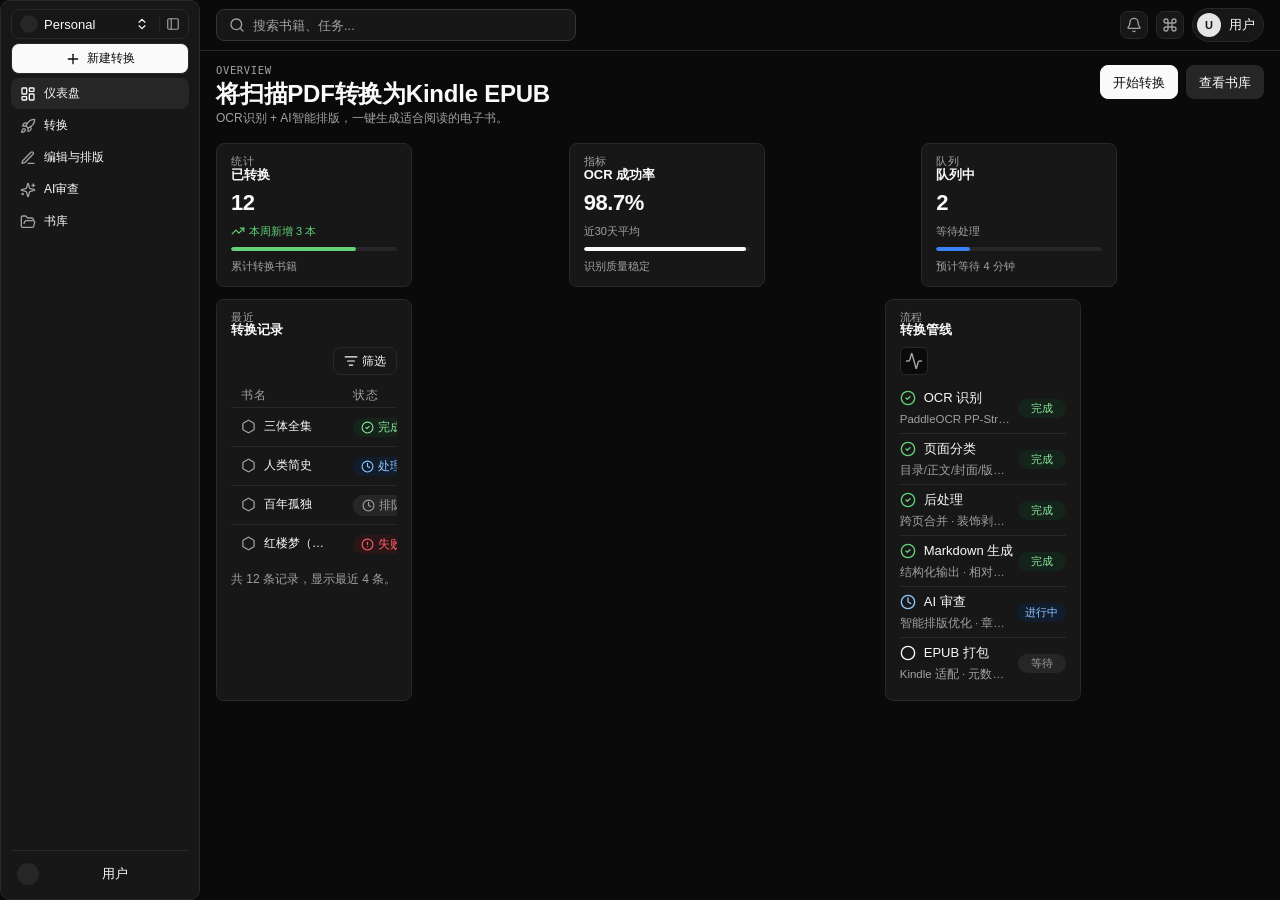
==== pdf2book-ui/pages/dashboard.html @ bf40272e "chore: remove Gradio/Glass UI legacy, add FastAPI web UI plan and DEMO Delete src/pdf2book/ui/ (9 Gr" ====
<!DOCTYPE html>
<html lang="zh-CN" class="dark">
<head>
    <meta charset="UTF-8">
    <meta name="viewport" content="width=device-width, initial-scale=1.0">
    <title>仪表盘 - PDF2BOOK</title>
    <link rel="stylesheet" href="../colors_and_type.css">
    <link rel="stylesheet" href="../components.css">
    <style>
/* base styles */
*,*::before,*::after{box-sizing:border-box;border-width:0;border-style:solid}
html{-webkit-text-size-adjust:100%;tab-size:4;font-feature-settings:normal}
body{margin:0;padding:0;line-height:inherit;font-family:var(--font-sans,ui-sans-serif,system-ui,sans-serif);-webkit-font-smoothing:antialiased;-moz-osx-font-smoothing:grayscale;background:var(--background);color:var(--foreground)}
hr{height:0;color:inherit;border-top-width:1px}
abbr:where([title]){text-decoration:underline dotted}
h1,h2,h3,h4,h5,h6{font-size:inherit;font-weight:inherit}
a{color:inherit;text-decoration:inherit}
b,strong{font-weight:bolder}
code,kbd,samp,pre{font-family:var(--font-mono,ui-monospace,monospace);font-size:1em}
small{font-size:80%}
sub,sup{font-size:75%;line-height:0;position:relative;vertical-align:baseline}
table{text-indent:0;border-color:inherit;border-collapse:collapse}
button,input,optgroup,select,textarea{font-family:inherit;font-feature-settings:inherit;font-variation-settings:inherit;font-size:100%;font-weight:inherit;line-height:inherit;color:inherit;margin:0;padding:0}
button,select{text-transform:none}
button,[type=button],[type=reset],[type=submit]{-webkit-appearance:button;background-color:transparent;background-image:none}
:-moz-focusring{outline:auto}
:-moz-ui-invalid{box-shadow:none}
progress{vertical-align:baseline}
::-webkit-inner-spin-button,::-webkit-outer-spin-button{height:auto}
[type=search]{-webkit-appearance:textfield;outline-offset:-2px}
::-webkit-search-decoration{-webkit-appearance:none}
::-webkit-file-upload-button{-webkit-appearance:button;font:inherit}
summary{display:list-item}
blockquote,dl,dd,h1,h2,h3,h4,h5,h6,hr,figure,p,pre{margin:0}
fieldset{margin:0;padding:0}
legend{padding:0}
ol,ul,menu{list-style:none;margin:0;padding:0}
dialog{padding:0}
textarea{resize:vertical}
input::placeholder,textarea::placeholder{opacity:1;color:var(--muted-foreground,#737373)}
[role=button],button{cursor:pointer}
:disabled{cursor:default}
img,svg,video,canvas,audio,iframe,embed,object{display:block;vertical-align:middle}
img,video{max-width:100%;height:auto}
[hidden]{display:none!important}
:focus-visible{outline:2px solid var(--ring);outline-offset:2px}
/* utilities */
.sr-only{position:absolute;width:1px;height:1px;padding:0;margin:-1px;overflow:hidden;clip:rect(0,0,0,0);white-space:nowrap;border:0}
.flex{display:flex}.inline-flex{display:inline-flex}.grid{display:grid}.block{display:block}.inline-block{display:inline-block}.hidden{display:none}
.flex-1{flex:1 1 0%}.shrink-0{flex-shrink:0}.flex-shrink-0{flex-shrink:0}.flex-col{flex-direction:column}.flex-wrap{flex-wrap:wrap}
.items-center{align-items:center}.items-start{align-items:flex-start}.items-end{align-items:flex-end}
.justify-center{justify-content:center}.justify-between{justify-content:space-between}.justify-end{justify-content:flex-end}
.gap-1{gap:.25rem}.gap-1\.5{gap:.375rem}.gap-2{gap:.5rem}.gap-2\.5{gap:.625rem}.gap-3{gap:.75rem}.gap-4{gap:1rem}.gap-6{gap:1.5rem}
.px-2{padding-left:.5rem;padding-right:.5rem}.px-3{padding-left:.75rem;padding-right:.75rem}.px-4{padding-left:1rem;padding-right:1rem}.px-5{padding-left:1.25rem;padding-right:1.25rem}
.py-1{padding-top:.25rem;padding-bottom:.25rem}.py-1\.5{padding-top:.375rem;padding-bottom:.375rem}.py-2{padding-top:.5rem;padding-bottom:.5rem}.py-3{padding-top:.75rem;padding-bottom:.75rem}.py-8{padding-top:2rem;padding-bottom:2rem}
.p-2{padding:.5rem}.p-3{padding:.75rem}.p-4{padding:1rem}
.text-xs{font-size:12px;line-height:1rem}.text-sm{font-size:13px;line-height:1.25rem}.text-base{font-size:14px;line-height:1.5rem}.text-lg{font-size:18px}.text-xl{font-size:20px}
.font-sans{font-family:var(--font-sans,ui-sans-serif,system-ui,sans-serif)}.font-mono{font-family:var(--font-mono,ui-monospace,monospace)}
.font-normal{font-weight:400}.font-medium{font-weight:500}.font-semibold{font-weight:600}.font-bold{font-weight:700}
.antialiased{-webkit-font-smoothing:antialiased;-moz-osx-font-smoothing:grayscale}
.tracking-tight{letter-spacing:-0.025em}
.rounded{border-radius:var(--radius,8px)}.rounded-md{border-radius:calc(var(--radius,8px) - 2px)}.rounded-sm{border-radius:calc(var(--radius,8px) - 4px)}.rounded-full{border-radius:9999px}
.w-full{width:100%}.h-full{height:100%}.min-h-screen{min-height:100vh}.min-w-0{min-width:0}
.overflow-hidden{overflow:hidden}.overflow-auto{overflow:auto}.overflow-x-auto{overflow-x:auto}
.whitespace-nowrap{white-space:nowrap}
.text-center{text-align:center}.text-left{text-align:left}
.truncate{overflow:hidden;text-overflow:ellipsis;white-space:nowrap}
.border{border:1px solid var(--border)}.border-t{border-top:1px solid var(--border)}.border-b{border-bottom:1px solid var(--border)}.border-l{border-left:1px solid var(--border)}.border-r{border-right:1px solid var(--border)}
.bg-transparent{background:transparent}
.transition-colors{transition:background-color .15s ease,color .15s ease,border-color .15s ease}
.duration-200{transition-duration:.2s}
.cursor-pointer{cursor:pointer}.cursor-grab{cursor:grab}.cursor-grabbing{cursor:grabbing}
.select-none{user-select:none}
.opacity-0{opacity:0}.opacity-50{opacity:.5}.opacity-70{opacity:.7}
.pointer-events-none{pointer-events:none}
.relative{position:relative}.absolute{position:absolute}.fixed{position:fixed}.sticky{position:sticky}
.top-0{top:0}.left-0{left:0}.right-0{right:0}.bottom-0{bottom:0}
.z-10{z-index:10}.z-20{z-index:20}.z-50{z-index:50}
.inset-0{inset:0}
.w-3{width:.75rem}.w-4{width:1rem}.w-5{width:1.25rem}.w-6{width:1.5rem}.w-8{width:2rem}.w-9{width:2.25rem}.w-10{width:2.5rem}.w-12{width:3rem}
.h-3{height:.75rem}.h-4{height:1rem}.h-5{height:1.25rem}.h-6{height:1.5rem}.h-8{height:2rem}.h-9{height:2.25rem}.h-10{height:2.5rem}.h-12{height:3rem}
.max-w-xs{max-width:20rem}.max-w-sm{max-width:24rem}.max-w-md{max-width:28rem}.max-w-lg{max-width:32rem}.max-w-xl{max-width:36rem}
.aspect-video{aspect-ratio:16/9}
.object-cover{object-fit:cover}
.grid-cols-1{grid-template-columns:repeat(1,minmax(0,1fr))}.grid-cols-2{grid-template-columns:repeat(2,minmax(0,1fr))}.grid-cols-3{grid-template-columns:repeat(3,minmax(0,1fr))}.grid-cols-4{grid-template-columns:repeat(4,minmax(0,1fr))}
.col-span-2{grid-column:span 2/span 2}
.space-y-1>*+*{margin-top:.25rem}.space-y-2>*+*{margin-top:.5rem}.space-y-3>*+*{margin-top:.75rem}.space-y-4>*+*{margin-top:1rem}
.space-x-1>*+*{margin-left:.25rem}.space-x-2>*+*{margin-left:.5rem}
.mx-auto{margin-left:auto;margin-right:auto}
.mt-0\.5{margin-top:.125rem}.mt-1{margin-top:.25rem}.mt-2{margin-top:.5rem}.mt-4{margin-top:1rem}.mt-6{margin-top:1.5rem}
.mb-1{margin-bottom:.25rem}.mb-1\.5{margin-bottom:.375rem}.mb-2{margin-bottom:.5rem}.mb-3{margin-bottom:.75rem}.mb-4{margin-bottom:1rem}.mb-8{margin-bottom:2rem}
.ml-1{margin-left:.25rem}.ml-2{margin-left:.5rem}.ml-auto{margin-left:auto}.-ml-2{margin-left:-.5rem}
.mr-1{margin-right:.25rem}.mr-2{margin-right:.5rem}
.leading-none{line-height:1}.leading-relaxed{line-height:1.625}.leading-tight{line-height:1.25}
@media (min-width: 640px){.sm\:px-6{padding-left:1.5rem;padding-right:1.5rem}.sm\:py-10{padding-top:2.5rem;padding-bottom:2.5rem}}
    </style>

    <style>
      .no-scrollbar::-webkit-scrollbar { display: none; }
      .no-scrollbar { -ms-overflow-style: none; scrollbar-width: none; }
      [data-icon] {
        display: inline-flex;
        align-items: center;
        justify-content: center;
        -webkit-mask-size: contain;
        mask-size: contain;
        -webkit-mask-repeat: no-repeat;
        mask-repeat: no-repeat;
        -webkit-mask-position: center;
        mask-position: center;
        background-color: currentColor;
      }
    </style>
</head>
<body class="min-h-screen font-sans antialiased">
    <main>
      <div class="app-shell">
        <aside class="sidebar">
          <button class="workspace focusable" aria-label="切换工作区">
            <span class="ws-avatar"></span>
            <span class="ws-name">Personal</span>
            <svg xmlns="http://www.w3.org/2000/svg" width="14" height="14" viewBox="0 0 24 24" fill="none" stroke="currentColor" stroke-width="2" stroke-linecap="round" stroke-linejoin="round"><path d="m7 15 5 5 5-5"/><path d="m7 9 5-5 5 5"/></svg>
            <span class="ws-collapse"><svg xmlns="http://www.w3.org/2000/svg" width="14" height="14" viewBox="0 0 24 24" fill="none" stroke="currentColor" stroke-width="2" stroke-linecap="round" stroke-linejoin="round"><rect width="18" height="18" x="3" y="3" rx="2"/><path d="M9 3v18"/></svg></span>
          </button>
          <button class="cta focusable">
            <svg xmlns="http://www.w3.org/2000/svg" width="16" height="16" viewBox="0 0 24 24" fill="none" stroke="currentColor" stroke-width="2" stroke-linecap="round" stroke-linejoin="round"><path d="M5 12h14"/><path d="M12 5v14"/></svg>
            <span>新建转换</span>
          </button>
          <nav class="nav-list">
            <button class="nav-item active focusable">
              <svg xmlns="http://www.w3.org/2000/svg" width="16" height="16" viewBox="0 0 24 24" fill="none" stroke="currentColor" stroke-width="2" stroke-linecap="round" stroke-linejoin="round"><rect width="7" height="9" x="3" y="3" rx="1"/><rect width="7" height="5" x="14" y="3" rx="1"/><rect width="7" height="9" x="14" y="12" rx="1"/><rect width="7" height="5" x="3" y="16" rx="1"/></svg>
              <span>仪表盘</span>
            </button>
            <button class="nav-item focusable" data-dom-id="nav-convert">
              <svg xmlns="http://www.w3.org/2000/svg" width="16" height="16" viewBox="0 0 24 24" fill="none" stroke="currentColor" stroke-width="2" stroke-linecap="round" stroke-linejoin="round"><path d="M12 15v5s3.03-.55 4-2c1.08-1.62 0-5 0-5"/><path d="M4.5 16.5c-1.5 1.26-2 5-2 5s3.74-.5 5-2c.71-.84.7-2.13-.09-2.91a2.18 2.18 0 0 0-2.91-.09"/><path d="M9 12a22 22 0 0 1 2-3.95A12.88 12.88 0 0 1 22 2c0 2.72-.78 7.5-6 11a22.4 22.4 0 0 1-4 2z"/><path d="M9 12H4s.55-3.03 2-4c1.62-1.08 5 .05 5 .05"/></svg>
              <span>转换</span>
            </button>
            <button class="nav-item focusable">
              <svg xmlns="http://www.w3.org/2000/svg" width="16" height="16" viewBox="0 0 24 24" fill="none" stroke="currentColor" stroke-width="2" stroke-linecap="round" stroke-linejoin="round"><path d="M12 20h9"/><path d="M16.5 3.5a2.12 2.12 0 0 1 3 3L7 19l-4 1 1-4Z"/></svg>
              <span>编辑与排版</span>
            </button>
            <button class="nav-item focusable">
              <svg xmlns="http://www.w3.org/2000/svg" width="16" height="16" viewBox="0 0 24 24" fill="none" stroke="currentColor" stroke-width="2" stroke-linecap="round" stroke-linejoin="round"><path d="M9.937 15.5A2 2 0 0 0 8.5 14.063l-6.135-1.582a.5.5 0 0 1 0-.962L8.5 9.936A2 2 0 0 0 9.937 8.5l1.582-6.135a.5.5 0 0 1 .963 0L14.063 8.5A2 2 0 0 0 15.5 9.937l6.135 1.581a.5.5 0 0 1 0 .964L15.5 14.063a2 2 0 0 0-1.437 1.437l-1.582 6.135a.5.5 0 0 1-.963 0z"/><path d="M20 3v4"/><path d="M22 5h-4"/><path d="M4 17v2"/><path d="M5 18H3"/></svg>
              <span>AI审查</span>
            </button>
            <button class="nav-item focusable">
              <svg xmlns="http://www.w3.org/2000/svg" width="16" height="16" viewBox="0 0 24 24" fill="none" stroke="currentColor" stroke-width="2" stroke-linecap="round" stroke-linejoin="round"><path d="m6 14 1.5-2.9A2 2 0 0 1 9.24 10H20a2 2 0 0 1 1.94 2.5l-1.54 6a2 2 0 0 1-1.95 1.5H4a2 2 0 0 1-2-2V5a2 2 0 0 1 2-2h3.9a2 2 0 0 1 1.69.9l.81 1.2a2 2 0 0 0 1.67.9H18a2 2 0 0 1 2 2v2"/></svg>
              <span>书库</span>
            </button>
          </nav>
          <div class="nav-meta">
            <button class="user-pill focusable">
              <span class="ws-avatar"></span>
              <span class="user-handle">用户</span>
            </button>
          </div>
        </aside>
        <div class="content">
          <header class="topbar">
            <div class="search">
              <svg xmlns="http://www.w3.org/2000/svg" width="16" height="16" viewBox="0 0 24 24" fill="none" stroke="currentColor" stroke-width="2" stroke-linecap="round" stroke-linejoin="round"><path d="m21 21-4.34-4.34"/><circle cx="11" cy="11" r="8"/></svg>
              <input aria-label="搜索" placeholder="搜索书籍、任务..." />
            </div>
            <div class="toolbar">
              <button class="icon-btn focusable" aria-label="通知">
                <svg xmlns="http://www.w3.org/2000/svg" width="16" height="16" viewBox="0 0 24 24" fill="none" stroke="currentColor" stroke-width="2" stroke-linecap="round" stroke-linejoin="round"><path d="M10.268 21a2 2 0 0 0 3.464 0"/><path d="M3.262 15.326A1 1 0 0 0 4 17h16a1 1 0 0 0 .74-1.673C19.41 13.956 18 12.499 18 8A6 6 0 0 0 6 8c0 4.499-1.411 5.956-2.738 7.326"/></svg>
              </button>
              <button class="icon-btn focusable" aria-label="命令菜单">
                <svg xmlns="http://www.w3.org/2000/svg" width="16" height="16" viewBox="0 0 24 24" fill="none" stroke="currentColor" stroke-width="2" stroke-linecap="round" stroke-linejoin="round"><path d="M15 6v12a3 3 0 1 0 3-3H6a3 3 0 1 0 3 3V6a3 3 0 1 0-3 3h12a3 3 0 1 0-3-3"/></svg>
              </button>
              <div class="user-chip">
                <div class="avatar">U</div>
                <div class="user-chip-text"><div class="user-name">用户</div></div>
              </div>
            </div>
          </header>
          <section class="screen-shell">
            <div class="hero">
              <div>
                <div class="eyebrow">Overview</div>
                <h1 style="text-wrap: balance; word-break: keep-all; overflow-wrap: break-word;">将扫描PDF转换为Kindle EPUB</h1>
                <p>OCR识别 + AI智能排版，一键生成适合阅读的电子书。</p>
              </div>
              <div class="hero-actions">
                <button class="btn btn-primary focusable" data-dom-id="quick-convert">开始转换</button>
                <button class="btn btn-secondary focusable">查看书库</button>
              </div>
            </div>
            <div class="metrics-grid">
              <article class="card">
                <div class="card-header">
                  <div><div class="eyebrow">统计</div><h3>已转换</h3></div>
                </div>
                <div class="metric-value">12</div>
                <div class="kpi-delta">
                  <svg xmlns="http://www.w3.org/2000/svg" width="14" height="14" viewBox="0 0 24 24" fill="none" stroke="currentColor" stroke-width="2" stroke-linecap="round" stroke-linejoin="round"><path d="M16 7h6v6"/><path d="m22 7-8.5 8.5-5-5L2 17"/></svg>
                  <span>本周新增 3 本</span>
                </div>
                <div class="progress-track"><div class="progress-fill" style="width:75%; background:var(--success);"></div></div>
                <div class="metric-foot">累计转换书籍</div>
              </article>
              <article class="card">
                <div class="card-header">
                  <div><div class="eyebrow">指标</div><h3>OCR 成功率</h3></div>
                </div>
                <div class="metric-value">98.7%</div>
                <div class="metric-sub">近30天平均</div>
                <div class="progress-track"><div class="progress-fill" style="width:98%;"></div></div>
                <div class="metric-foot">识别质量稳定</div>
              </article>
              <article class="card">
                <div class="card-header">
                  <div><div class="eyebrow">队列</div><h3>队列中</h3></div>
                </div>
                <div class="metric-value">2</div>
                <div class="metric-sub">等待处理</div>
                <div class="progress-track"><div class="progress-fill" style="width:20%; background:var(--chart-2);"></div></div>
                <div class="metric-foot">预计等待 4 分钟</div>
              </article>
            </div>
            <div class="panel-grid">
              <article class="card">
                <div class="card-header">
                  <div><div class="eyebrow">最近</div><h3>转换记录</h3></div>
                  <div class="card-actions">
                    <button class="btn btn-ghost focusable sm">
                      <svg xmlns="http://www.w3.org/2000/svg" width="14" height="14" viewBox="0 0 24 24" fill="none" stroke="currentColor" stroke-width="2" stroke-linecap="round" stroke-linejoin="round"><path d="M2 5h20"/><path d="M6 12h12"/><path d="M9 19h6"/></svg>
                      筛选
                    </button>
                  </div>
                </div>
                <div class="table-wrap">
                  <table class="data-table">
                    <thead>
                      <tr><th>书名</th><th>状态</th><th>页数</th><th>大小</th><th></th></tr>
                    </thead>
                    <tbody>
                      <tr>
                        <td><span class="cell-lead"><svg xmlns="http://www.w3.org/2000/svg" width="15" height="15" viewBox="0 0 24 24" fill="none" stroke="currentColor" stroke-width="2" stroke-linecap="round" stroke-linejoin="round"><path d="M21 8a2 2 0 0 0-1-1.73l-7-4a2 2 0 0 0-2 0l-7 4A2 2 0 0 0 3 8v8a2 2 0 0 0 1 1.73l7 4a2 2 0 0 0 2 0l7-4A2 2 0 0 0 21 16Z"/></svg><span class="truncate-text">三体全集</span></span></td>
                        <td><span class="table-pill ready"><svg xmlns="http://www.w3.org/2000/svg" width="13" height="13" viewBox="0 0 24 24" fill="none" stroke="currentColor" stroke-width="2" stroke-linecap="round" stroke-linejoin="round"><circle cx="12" cy="12" r="10"/><path d="m9 12 2 2 4-4"/></svg>完成</span></td>
                        <td class="mono-cell">384</td>
                        <td class="mono-cell">12.4 MB</td>
                        <td class="action-cell"><button class="table-action focusable"><svg xmlns="http://www.w3.org/2000/svg" width="14" height="14" viewBox="0 0 24 24" fill="none" stroke="currentColor" stroke-width="2" stroke-linecap="round" stroke-linejoin="round"><path d="M2.062 12.348a1 1 0 0 1 0-.696 10.75 10.75 0 0 1 19.876 0 1 1 0 0 1 0 .696 10.75 10.75 0 0 1-19.876 0"/><circle cx="12" cy="12" r="3"/></svg>查看</button></td>
                      </tr>
                      <tr>
                        <td><span class="cell-lead"><svg xmlns="http://www.w3.org/2000/svg" width="15" height="15" viewBox="0 0 24 24" fill="none" stroke="currentColor" stroke-width="2" stroke-linecap="round" stroke-linejoin="round"><path d="M21 8a2 2 0 0 0-1-1.73l-7-4a2 2 0 0 0-2 0l-7 4A2 2 0 0 0 3 8v8a2 2 0 0 0 1 1.73l7 4a2 2 0 0 0 2 0l7-4A2 2 0 0 0 21 16Z"/></svg><span class="truncate-text">人类简史</span></span></td>
                        <td><span class="table-pill processing"><svg xmlns="http://www.w3.org/2000/svg" width="13" height="13" viewBox="0 0 24 24" fill="none" stroke="currentColor" stroke-width="2" stroke-linecap="round" stroke-linejoin="round"><circle cx="12" cy="12" r="10"/><polyline points="12 6 12 12 16 14"/></svg>处理中</span></td>
                        <td class="mono-cell">452</td>
                        <td class="mono-cell">18.7 MB</td>
                        <td class="action-cell"><button class="table-action focusable"><svg xmlns="http://www.w3.org/2000/svg" width="14" height="14" viewBox="0 0 24 24" fill="none" stroke="currentColor" stroke-width="2" stroke-linecap="round" stroke-linejoin="round"><path d="M2.062 12.348a1 1 0 0 1 0-.696 10.75 10.75 0 0 1 19.876 0 1 1 0 0 1 0 .696 10.75 10.75 0 0 1-19.876 0"/><circle cx="12" cy="12" r="3"/></svg>查看</button></td>
                      </tr>
                      <tr>
                        <td><span class="cell-lead"><svg xmlns="http://www.w3.org/2000/svg" width="15" height="15" viewBox="0 0 24 24" fill="none" stroke="currentColor" stroke-width="2" stroke-linecap="round" stroke-linejoin="round"><path d="M21 8a2 2 0 0 0-1-1.73l-7-4a2 2 0 0 0-2 0l-7 4A2 2 0 0 0 3 8v8a2 2 0 0 0 1 1.73l7 4a2 2 0 0 0 2 0l7-4A2 2 0 0 0 21 16Z"/></svg><span class="truncate-text">百年孤独</span></span></td>
                        <td><span class="table-pill queued"><svg xmlns="http://www.w3.org/2000/svg" width="13" height="13" viewBox="0 0 24 24" fill="none" stroke="currentColor" stroke-width="2" stroke-linecap="round" stroke-linejoin="round"><circle cx="12" cy="12" r="10"/><polyline points="12 6 12 12 16 14"/></svg>排队</span></td>
                        <td class="mono-cell">312</td>
                        <td class="mono-cell">9.8 MB</td>
                        <td class="action-cell"><button class="table-action focusable" disabled>等待</button></td>
                      </tr>
                      <tr>
                        <td><span class="cell-lead"><svg xmlns="http://www.w3.org/2000/svg" width="15" height="15" viewBox="0 0 24 24" fill="none" stroke="currentColor" stroke-width="2" stroke-linecap="round" stroke-linejoin="round"><path d="M21 8a2 2 0 0 0-1-1.73l-7-4a2 2 0 0 0-2 0l-7 4A2 2 0 0 0 3 8v8a2 2 0 0 0 1 1.73l7 4a2 2 0 0 0 2 0l7-4A2 2 0 0 0 21 16Z"/></svg><span class="truncate-text">红楼梦（古本）</span></span></td>
                        <td><span class="table-pill failed"><svg xmlns="http://www.w3.org/2000/svg" width="13" height="13" viewBox="0 0 24 24" fill="none" stroke="currentColor" stroke-width="2" stroke-linecap="round" stroke-linejoin="round"><circle cx="12" cy="12" r="10"/><line x1="12" x2="12" y1="8" y2="12"/><line x1="12" x2="12.01" y1="16" y2="16"/></svg>失败</span></td>
                        <td class="mono-cell">1248</td>
                        <td class="mono-cell">56.2 MB</td>
                        <td class="action-cell"><button class="table-action focusable"><svg xmlns="http://www.w3.org/2000/svg" width="14" height="14" viewBox="0 0 24 24" fill="none" stroke="currentColor" stroke-width="2" stroke-linecap="round" stroke-linejoin="round"><circle cx="12" cy="12" r="3"/><path d="M12 2v2"/><path d="M12 20v2"/><path d="m4.93 4.93 1.41 1.41"/><path d="m17.66 17.66 1.41 1.41"/><path d="M2 12h2"/><path d="M20 12h2"/><path d="m6.34 17.66-1.41 1.41"/><path d="m19.07 4.93-1.41 1.41"/></svg>重试</button></td>
                      </tr>
                    </tbody>
                  </table>
                </div>
                <div class="table-note">共 12 条记录，显示最近 4 条。</div>
              </article>
              <article class="card">
                <div class="card-header">
                  <div><div class="eyebrow">流程</div><h3>转换管线</h3></div>
                  <span class="header-icon">
                    <svg xmlns="http://www.w3.org/2000/svg" width="18" height="18" viewBox="0 0 24 24" fill="none" stroke="currentColor" stroke-width="2" stroke-linecap="round" stroke-linejoin="round"><path d="M22 12h-2.48a2 2 0 0 0-1.93 1.46l-2.35 8.36a.25.25 0 0 1-.48 0L9.24 2.18a.25.25 0 0 0-.48 0l-2.35 8.36A2 2 0 0 1 4.49 12H2"/></svg>
                  </span>
                </div>
                <div class="list-stack">
                  <div class="list-line">
                    <div>
                      <div class="list-head"><span class="note-icon is-low"><svg xmlns="http://www.w3.org/2000/svg" width="16" height="16" viewBox="0 0 24 24" fill="none" stroke="currentColor" stroke-width="2" stroke-linecap="round" stroke-linejoin="round"><circle cx="12" cy="12" r="10"/><path d="m9 12 2 2 4-4"/></svg></span><strong>OCR 识别</strong></div>
                      <small>PaddleOCR PP-StructureV3 · 已完成</small>
                    </div>
                    <span class="severity is-low">完成</span>
                  </div>
                  <div class="list-line">
                    <div>
                      <div class="list-head"><span class="note-icon is-low"><svg xmlns="http://www.w3.org/2000/svg" width="16" height="16" viewBox="0 0 24 24" fill="none" stroke="currentColor" stroke-width="2" stroke-linecap="round" stroke-linejoin="round"><circle cx="12" cy="12" r="10"/><path d="m9 12 2 2 4-4"/></svg></span><strong>页面分类</strong></div>
                      <small>目录/正文/封面/版权页识别</small>
                    </div>
                    <span class="severity is-low">完成</span>
                  </div>
                  <div class="list-line">
                    <div>
                      <div class="list-head"><span class="note-icon is-low"><svg xmlns="http://www.w3.org/2000/svg" width="16" height="16" viewBox="0 0 24 24" fill="none" stroke="currentColor" stroke-width="2" stroke-linecap="round" stroke-linejoin="round"><circle cx="12" cy="12" r="10"/><path d="m9 12 2 2 4-4"/></svg></span><strong>后处理</strong></div>
                      <small>跨页合并 · 装饰剥离 · 置信度过滤</small>
                    </div>
                    <span class="severity is-low">完成</span>
                  </div>
                  <div class="list-line">
                    <div>
                      <div class="list-head"><span class="note-icon is-low"><svg xmlns="http://www.w3.org/2000/svg" width="16" height="16" viewBox="0 0 24 24" fill="none" stroke="currentColor" stroke-width="2" stroke-linecap="round" stroke-linejoin="round"><circle cx="12" cy="12" r="10"/><path d="m9 12 2 2 4-4"/></svg></span><strong>Markdown 生成</strong></div>
                      <small>结构化输出 · 相对路径图片引用</small>
                    </div>
                    <span class="severity is-low">完成</span>
                  </div>
                  <div class="list-line">
                    <div>
                      <div class="list-head"><span class="note-icon processing"><svg xmlns="http://www.w3.org/2000/svg" width="16" height="16" viewBox="0 0 24 24" fill="none" stroke="currentColor" stroke-width="2" stroke-linecap="round" stroke-linejoin="round"><circle cx="12" cy="12" r="10"/><polyline points="12 6 12 12 16 14"/></svg></span><strong>AI 审查</strong></div>
                      <small>智能排版优化 · 章节结构校正</small>
                    </div>
                    <span class="severity is-processing">进行中</span>
                  </div>
                  <div class="list-line">
                    <div>
                      <div class="list-head"><span class="note-icon"><svg xmlns="http://www.w3.org/2000/svg" width="16" height="16" viewBox="0 0 24 24" fill="none" stroke="currentColor" stroke-width="2" stroke-linecap="round" stroke-linejoin="round"><circle cx="12" cy="12" r="10"/></svg></span><strong>EPUB 打包</strong></div>
                      <small>Kindle 适配 · 元数据写入 · 输出</small>
                    </div>
                    <span class="severity">等待</span>
                  </div>
                </div>
              </article>
            </div>
          </section>
        </div>
      </div>
    </main>
    <style>
      *{box-sizing:border-box}
      html,body{margin:0;padding:0;min-height:100%;background:var(--background);color:var(--foreground);font-family:var(--font-sans);letter-spacing:var(--tracking-normal)}
      button,input{font:inherit}
      button{border:0;background:none;color:inherit;cursor:pointer}
      input{border:0;outline:none;background:transparent}
      svg{flex:none;display:inline-block;vertical-align:middle}
      .app-shell{display:grid;grid-template-columns:minmax(216px,240px) minmax(0,1fr);min-height:100vh;height:100vh;align-items:stretch;background:var(--background);isolation:isolate}
      .sidebar,.content{min-width:0;min-height:0}
      .sidebar{background:var(--sidebar);color:var(--sidebar-foreground);border-right:1px solid var(--sidebar-border);padding:calc(var(--spacing)*2);display:flex;flex-direction:column;gap:calc(var(--spacing)*2);font-size:13px;align-self:stretch;height:100%;overflow:auto;overscroll-behavior:contain}
      .content{background:var(--background);display:flex;flex-direction:column;height:100%;overflow:auto;overscroll-behavior:contain}
      .workspace{display:flex;align-items:center;gap:calc(var(--spacing)*1.5);padding:calc(var(--spacing)*1.5) calc(var(--spacing)*2);border:1px solid var(--sidebar-border);border-radius:var(--radius);cursor:pointer;background:transparent;width:100%}
      .workspace:hover{background:var(--sidebar-accent);color:var(--sidebar-accent-foreground)}
      .ws-avatar{width:18px;height:18px;border-radius:999px;background:var(--muted);flex:none}
      .ws-name{font-weight:500;font-size:13px;flex:1;min-width:0;overflow:hidden;text-overflow:ellipsis;white-space:nowrap;text-align:left}
      .ws-collapse{margin-left:calc(var(--spacing)*1);padding-left:calc(var(--spacing)*1.5);border-left:1px solid var(--sidebar-border);display:inline-flex;align-items:center;color:var(--muted-foreground)}
      .cta{display:flex;align-items:center;justify-content:center;gap:calc(var(--spacing)*1.5);padding:calc(var(--spacing)*2) calc(var(--spacing)*2.5);border:1px solid var(--sidebar-border);border-radius:var(--radius);background:var(--sidebar-primary);color:var(--sidebar-primary-foreground);font-weight:500;cursor:pointer;width:100%;transition:background-color .15s ease,color .15s ease,border-color .15s ease}
      .cta:hover{background:var(--foreground);color:var(--background)}
      .nav-list{display:flex;flex-direction:column;gap:1px}
      .nav-item,.icon-btn,.btn,.table-action,.workspace,.cta{transition:background-color .15s ease,color .15s ease,border-color .15s ease,box-shadow .15s ease}
      .nav-item{width:100%;display:flex;align-items:center;gap:calc(var(--spacing)*2);padding:calc(var(--spacing)*2) calc(var(--spacing)*2.5);border:1px solid transparent;border-radius:var(--radius);cursor:pointer;text-align:left;font-size:13px;color:var(--sidebar-foreground)}
      .nav-item svg{color:var(--muted-foreground)}
      .nav-item:hover{background:var(--sidebar-accent);color:var(--sidebar-accent-foreground)}
      .nav-item:hover svg{color:var(--sidebar-accent-foreground)}
      .nav-item.active{background:var(--sidebar-accent);color:var(--sidebar-accent-foreground);border-color:var(--sidebar-border)}
      .nav-item.active svg{color:var(--sidebar-accent-foreground)}
      .nav-meta{margin-top:auto;padding-top:calc(var(--spacing)*2);border-top:1px solid var(--sidebar-border);display:flex;align-items:center;gap:calc(var(--spacing)*2)}
      .user-pill{display:flex;align-items:center;gap:calc(var(--spacing)*2);padding:calc(var(--spacing)*1.5);flex:1;border-radius:var(--radius);cursor:pointer;min-width:0}
      .user-pill:hover{background:var(--sidebar-accent);color:var(--sidebar-accent-foreground)}
      .user-pill .ws-avatar{width:22px;height:22px}
      .user-handle{font-size:12.5px;font-weight:500;flex:1;min-width:0;overflow:hidden;text-overflow:ellipsis;white-space:nowrap}
      .topbar{position:sticky;top:0;z-index:10;display:flex;align-items:center;justify-content:space-between;gap:calc(var(--spacing)*3);padding:calc(var(--spacing)*3) calc(var(--spacing)*4);border-bottom:1px solid var(--border);background:var(--background)}
      .search{display:flex;align-items:center;gap:calc(var(--spacing)*2);flex:1 1 320px;max-width:360px;min-width:200px;height:34px;padding:0 calc(var(--spacing)*3);border:1px solid var(--input);border-radius:var(--radius);background:var(--card);color:var(--muted-foreground);font-size:13px}
      .search input{width:100%;color:var(--foreground);font-size:13px}
      .search input::placeholder{color:var(--muted-foreground)}
      .toolbar{display:flex;align-items:center;gap:calc(var(--spacing)*2);flex:none;min-width:0;flex-wrap:nowrap}
      .icon-btn{width:32px;height:32px;border:1px solid var(--border);border-radius:var(--radius);display:grid;place-items:center;cursor:pointer;background:var(--card);color:var(--muted-foreground)}
      .icon-btn:hover{background:var(--accent);color:var(--accent-foreground)}
      .user-chip{display:flex;align-items:center;gap:calc(var(--spacing)*2);padding:calc(var(--spacing)*1) calc(var(--spacing)*2) calc(var(--spacing)*1) calc(var(--spacing)*1);border:1px solid var(--border);border-radius:999px;background:var(--card);white-space:nowrap;min-width:0;max-width:220px}
      .avatar{width:24px;height:24px;border-radius:999px;background:var(--primary);color:var(--primary-foreground);display:grid;place-items:center;font:600 11px/1 var(--font-sans);flex:none}
      .user-chip-text{display:flex;flex-direction:column;gap:1px;min-width:0}
      .user-name{font-size:12.5px;font-weight:500;line-height:1.2;min-width:0;overflow:hidden;text-overflow:ellipsis;white-space:nowrap}
      .screen-shell{flex:1 0 auto;padding:calc(var(--spacing)*4);display:grid;gap:calc(var(--spacing)*4);align-content:start;min-width:0;animation:screenIn .28s ease}
      .screen-shell>*,.hero>*,.metrics-grid>*,.panel-grid>*{min-width:0}
      .hero{display:flex;align-items:flex-start;justify-content:space-between;gap:calc(var(--spacing)*4);flex-wrap:nowrap}
      .hero>div:first-child{flex:1 1 420px;min-width:0;max-width:680px}
      .eyebrow{font:500 10.5px/1 var(--font-mono);text-transform:uppercase;letter-spacing:.06em;color:var(--muted-foreground)}
      .hero h1{margin:calc(var(--spacing)*2) 0 0;font:600 clamp(22px,2.8vw,32px)/1.15 var(--font-sans);letter-spacing:-.01em}
      .hero p{margin:calc(var(--spacing)*1.5) 0 0;color:var(--muted-foreground);max-width:560px;font-size:13px;line-height:1.5}
      .hero-actions,.card-actions{display:flex;align-items:center;gap:calc(var(--spacing)*2);flex-wrap:nowrap;min-width:0;max-width:100%;margin-left:auto;justify-content:flex-end}
      .btn{display:inline-flex;align-items:center;justify-content:center;gap:calc(var(--spacing)*1.5);height:34px;padding:0 calc(var(--spacing)*3);border:1px solid transparent;border-radius:var(--radius);cursor:pointer;font:500 13px/1 var(--font-sans);white-space:nowrap}
      .btn:focus-visible,.nav-item:focus-visible,.icon-btn:focus-visible,.table-action:focus-visible,.workspace:focus-visible,.cta:focus-visible,.user-pill:focus-visible,.toggle-input:focus-visible{outline:0;box-shadow:0 0 0 2px var(--background),0 0 0 4px var(--ring)}
      .btn.sm{height:28px;padding:0 calc(var(--spacing)*2.5);font-size:12px;gap:calc(var(--spacing)*1)}
      .btn-primary{background:var(--foreground);color:var(--background);border:1px solid var(--foreground);box-shadow:var(--shadow-xs)}
      .btn-primary:hover{background:var(--primary);color:var(--primary-foreground);border-color:var(--primary)}
      .btn-secondary{background:var(--secondary);color:var(--secondary-foreground);border-color:var(--border)}
      .btn-secondary:hover{background:var(--accent);color:var(--accent-foreground)}
      .btn-ghost{background:transparent;color:var(--foreground);border-color:var(--border)}
      .btn-ghost:hover{background:var(--accent);color:var(--accent-foreground)}
      .metrics-grid{display:grid;grid-template-columns:repeat(3,minmax(0,1fr));gap:calc(var(--spacing)*3);align-items:stretch;grid-auto-rows:1fr}
      .panel-grid{display:grid;grid-template-columns:minmax(0,1.65fr) minmax(300px,.95fr);gap:calc(var(--spacing)*3);align-items:stretch}
      .card{display:flex;flex-direction:column;gap:calc(var(--spacing)*3);padding:calc(var(--spacing)*3.5);border:1px solid var(--border);border-radius:var(--radius);background:var(--card);color:var(--card-foreground);min-width:0;min-height:0;height:100%;overflow:hidden}
      .card>*{min-width:0}
      .card-header{display:flex;align-items:flex-start;justify-content:space-between;gap:calc(var(--spacing)*3);min-width:0;flex-wrap:wrap}
      .card-header>div:first-child{flex:1 1 220px;min-width:0}
      .card h3{margin:0;font:600 14px/1.3 var(--font-sans);white-space:nowrap;overflow:hidden;text-overflow:ellipsis}
      .metric-value{font:600 28px/1.1 var(--font-sans);letter-spacing:-.02em;white-space:nowrap}
      .metric-sub{color:var(--muted-foreground);font-size:12px}
      .metric-foot,.table-note{color:var(--muted-foreground);font-size:12px}
      .progress-track{height:6px;border-radius:3px;background:var(--muted);overflow:hidden}
      .progress-fill{height:100%;border-radius:3px;background:var(--foreground);transition:width .3s ease}
      .kpi-delta{display:inline-flex;align-items:center;gap:calc(var(--spacing)*1);color:var(--success);font-size:12px;font-weight:500}
      .header-icon{flex:none;display:grid;place-items:center;width:28px;height:28px;border-radius:6px;border:1px solid var(--border);background:var(--background);color:var(--muted-foreground)}
      .table-wrap{min-width:0;max-width:100%;overflow-x:auto;overflow-y:hidden;overscroll-behavior-x:contain}
      .data-table{width:100%;min-width:560px;border-collapse:collapse;table-layout:fixed}
      .data-table th,.data-table td{padding:calc(var(--spacing)*2.5) calc(var(--spacing)*3);border-bottom:1px solid var(--border);text-align:left;font-size:12.5px;vertical-align:middle}
      .data-table th{font:500 10.5px/1 var(--font-mono);text-transform:uppercase;letter-spacing:.06em;color:var(--muted-foreground);white-space:nowrap}
      .data-table td{white-space:nowrap;overflow:hidden;text-overflow:ellipsis}
      .data-table tr:last-child td{border-bottom:0}
      .data-table tbody tr:hover{background:color-mix(in srgb,var(--accent) 10%,transparent)}
      .cell-lead{display:inline-flex;align-items:center;gap:calc(var(--spacing)*2);white-space:nowrap;min-width:0;max-width:100%}
      .cell-lead svg{color:var(--muted-foreground)}
      .truncate-text{min-width:0;overflow:hidden;text-overflow:ellipsis;white-space:nowrap;display:inline-block;max-width:100%;vertical-align:bottom}
      .mono-cell{font-family:var(--font-mono);font-size:12px;color:var(--muted-foreground)}
      .action-cell{width:1%;white-space:nowrap;text-align:right;min-width:0;max-width:120px;overflow:hidden}
      .table-pill{display:inline-flex;align-items:center;justify-content:center;gap:4px;padding:2px calc(var(--spacing)*2);border-radius:999px;font-size:11.5px;font-weight:500;white-space:nowrap}
      .table-pill.ready{background:var(--success-subtle);color:var(--success-strong)}
      .table-pill.processing{background:color-mix(in srgb,var(--chart-2) 15%,var(--background));color:var(--chart-1)}
      .table-pill.queued{background:var(--secondary);color:var(--muted-foreground);border:1px solid var(--border)}
      .table-pill.failed{background:var(--error-subtle);color:var(--error)}
      .table-action{padding:0 calc(var(--spacing)*2);height:26px;border:1px solid var(--border);border-radius:var(--radius);cursor:pointer;font:500 12px/1 var(--font-sans);color:var(--muted-foreground);display:inline-flex;align-items:center;gap:calc(var(--spacing)*1);white-space:nowrap}
      .table-action:hover{background:var(--accent);color:var(--accent-foreground)}
      .table-action:disabled{opacity:.45;cursor:not-allowed}
      .list-stack{display:grid;gap:0;min-width:0}
      .list-line{display:grid;grid-template-columns:minmax(0,1fr) auto;align-items:center;gap:calc(var(--spacing)*3);padding:calc(var(--spacing)*2) 0;border-bottom:1px solid var(--border);font-size:13px;min-width:0}
      .list-line>div:first-child{min-width:0}
      .list-line:last-child{border-bottom:0;padding-bottom:0}
      .list-line strong{font-weight:500}
      .list-line small{display:block;margin-top:calc(var(--spacing)*0.75);color:var(--muted-foreground);font-size:11.5px;white-space:nowrap;overflow:hidden;text-overflow:ellipsis}
      .list-head{display:inline-flex;align-items:center;gap:calc(var(--spacing)*2);white-space:nowrap;min-width:0;max-width:100%}
      .note-icon{flex:none;display:inline-flex;align-items:center;justify-content:center}
      .note-icon.is-low{color:var(--success)}
      .note-icon.processing{color:var(--chart-1)}
      .severity{display:inline-flex;align-items:center;justify-content:center;min-width:48px;padding:2px calc(var(--spacing)*2);border-radius:999px;background:var(--secondary);color:var(--muted-foreground);font-size:11px;font-weight:500}
      .severity.is-low{background:var(--success-subtle);color:var(--success-strong)}
      .severity.is-processing{background:color-mix(in srgb,var(--chart-2) 15%,var(--background));color:var(--chart-1)}
      @keyframes screenIn{from{opacity:0;transform:translateY(12px)}to{opacity:1;transform:translateY(0)}}
      /* Compact layout overrides */
      .app-shell{grid-template-columns:200px minmax(0,1fr)!important}
      .sidebar{padding:8px 10px!important;gap:4px!important}
      .workspace{padding:5px 8px!important;gap:6px!important}
      .cta{padding:6px 10px!important;font-size:12px!important;background:var(--foreground)!important;color:var(--background)!important;border-color:var(--border)!important}
      .cta:hover{background:var(--primary)!important;color:var(--primary-foreground)!important}
      .nav-item{padding:6px 8px!important;gap:8px!important;font-size:12px!important}
      .nav-meta{padding-top:6px!important}
      .topbar{padding:8px 16px!important;gap:10px!important}
      .screen-shell{padding:14px 16px!important;gap:12px!important}
      .hero{gap:8px!important;margin-bottom:4px}
      .hero h1{font-size:clamp(18px,2vw,24px)!important;margin-top:4px!important}
      .hero p{margin-top:2px!important;font-size:12px!important}
      .card{padding:12px 14px!important;gap:8px!important}
      .card-header{gap:8px!important}
      .card h3{font-size:13px!important}
      .metric-value{font-size:22px!important}
      .metrics-grid{gap:10px!important}
      .panel-grid{gap:10px!important}
      .data-table th,.data-table td{padding:6px 10px!important;font-size:12px!important}
      .metric-sub,.metric-foot{font-size:11px!important}
      .kpi-delta{font-size:11px!important}
      .progress-track{height:4px!important}
      .icon-btn{width:28px!important;height:28px!important}
      .search{height:32px!important}
      .list-line{padding:6px 0!important;gap:8px!important}
      @media (max-width:1080px){
        .topbar{padding:calc(var(--spacing)*3)}
        .screen-shell{padding:calc(var(--spacing)*3.5)}
        .panel-grid{grid-template-columns:1fr}
      }
      @media (max-width:900px){
        .app-shell{width:100%;grid-template-columns:1fr;height:auto;min-height:100vh;overflow:visible}
        .sidebar{height:auto;max-height:none;border-right:0;border-bottom:1px solid var(--sidebar-border)}
        .content{height:auto;overflow:visible}
        .topbar{position:static}
        .metrics-grid,.panel-grid{grid-template-columns:1fr}
        .hero{flex-wrap:wrap}
        .search{max-width:none}
      }
      @media (max-width:640px){
        .screen-shell{padding:calc(var(--spacing)*3)}
        .topbar,.hero{flex-direction:column;align-items:stretch}
        .toolbar,.hero-actions,.card-actions{width:100%;justify-content:flex-start;flex-wrap:wrap}
        .toolbar{gap:calc(var(--spacing)*1.5)}
        .user-chip{max-width:none}
        .search{width:100%;min-width:0}
        .btn{max-width:100%}
        .data-table{min-width:480px}
      }
      @media (prefers-reduced-motion: reduce){
        .screen-shell{animation:none}
        *{transition-duration:0.01ms !important}
      }
    </style>
    </body>
</html>
---- pdf2book-ui/colors_and_type.css ----
/* Source: structured-spec */

:root {
  
  /* solo-design consumption aliases: explicit prefix for fill-html-head.mjs */
  --vercel-background: var(--background, #ffffff);
  --vercel-foreground: var(--foreground, #0f172a);
  --vercel-card: var(--card, var(--background));
  --vercel-card-foreground: var(--card-foreground, var(--foreground));
  --vercel-popover: var(--popover, var(--card));
  --vercel-popover-foreground: var(--popover-foreground, var(--card-foreground, var(--foreground)));
  --vercel-primary: var(--primary, #111827);
  --vercel-primary-foreground: var(--primary-foreground, #ffffff);
  --vercel-secondary: var(--secondary, var(--muted, var(--card)));
  --vercel-secondary-foreground: var(--secondary-foreground, var(--foreground));
  --vercel-muted: var(--muted, var(--card));
  --vercel-muted-foreground: var(--muted-foreground, var(--foreground));
  --vercel-accent: var(--accent, var(--secondary, var(--muted, var(--card))));
  --vercel-accent-foreground: var(--accent-foreground, var(--foreground));
  --vercel-destructive: var(--destructive, #ef4444);
  --vercel-destructive-foreground: var(--destructive-foreground, #ffffff);
  --vercel-border: var(--border, currentColor);
  --vercel-input: var(--input, var(--border));
  --vercel-ring: var(--ring, var(--primary));
  --vercel-chart-1: var(--chart-1, var(--primary));
  --vercel-chart-2: var(--chart-2, var(--secondary, var(--primary)));
  --vercel-chart-3: var(--chart-3, var(--accent, var(--primary)));
  --vercel-chart-4: var(--chart-4, var(--muted-foreground, var(--foreground)));
  --vercel-chart-5: var(--chart-5, var(--foreground));
  --vercel-sidebar: var(--sidebar, var(--background));
  --vercel-sidebar-foreground: var(--sidebar-foreground, var(--foreground));
  --vercel-sidebar-primary: var(--sidebar-primary, var(--primary));
  --vercel-sidebar-primary-foreground: var(--sidebar-primary-foreground, var(--primary-foreground));
  --vercel-sidebar-accent: var(--sidebar-accent, var(--accent, var(--muted, var(--card))));
  --vercel-sidebar-accent-foreground: var(--sidebar-accent-foreground, var(--accent-foreground, var(--foreground)));

/* bg */
  --background: #ffffff;
  --card: #ffffff;
  --popover: #ffffff;
  --muted: #f5f5f5;

  /* text */
  --foreground: #0a0a0a;
  --card-foreground: #0a0a0a;
  --popover-foreground: #0a0a0a;
  --primary-foreground: #fafafa;
  --secondary-foreground: #171717;
  --muted-foreground: #858585;
  --accent-foreground: #171717;
  --destructive-foreground: #ffffff;

  /* accent */
  --primary: #121212;
  --secondary: #f5f5f5;
  --accent: #f5f5f5;
  --input: #e5e5e5;
  --ring: #0d0d0d;

  /* border */
  --border: #e8e8e8;

  /* success */
  --success-subtle: #14241a;
  --success: #62d178;
  --success-strong: #8be59c;
  --success-foreground: #0a0a0a;

  /* error */
  --error-subtle: #2a1517;
  --error: #ff6166;
  --error-strong: #ff9a9d;
  --error-foreground: #0a0a0a;

  /* status */
  --destructive: #e7000b;

  /* chart */
  --chart-1: #91c5ff;
  --chart-2: #3a81f6;
  --chart-3: #2563ef;
  --chart-4: #1a4eda;
  --chart-5: #1f3fad;

  /* sidebar */
  --sidebar: #fafafa;
  --sidebar-foreground: #0a0a0a;
  --sidebar-primary: #171717;
  --sidebar-primary-foreground: #fafafa;
  --sidebar-accent: #f5f5f5;
  --sidebar-accent-foreground: #171717;
  --sidebar-border: #e5e5e5;
  --sidebar-ring: #a1a1a1;

  /* font */
  --font-sans: Geist, ui-sans-serif, sans-serif, system-ui;
  --font-serif: DM Serif Display, ui-serif, serif;
  --font-mono: Geist Mono, ui-monospace, monospace;

  /* radius */
  --radius: 0.5rem;

  /* shadow */
  --shadow-x: 0;
  --shadow-y: 1px;
  --shadow-blur: 0px;
  --shadow-spread: 0px;
  --shadow-opacity: 0;
  --shadow-color: #000000;
  --shadow-2xs: 0 1px 0px 0px rgba(0, 0, 0, 0);
  --shadow-xs: 0 1px 0px 0px rgba(0, 0, 0, 0);
  --shadow-sm: 0 1px 0px 0px rgba(0, 0, 0, 0), 0 1px 2px -1px rgba(0, 0, 0, 0);
  --shadow: 0 1px 0px 0px rgba(0, 0, 0, 0), 0 1px 2px -1px rgba(0, 0, 0, 0);
  --shadow-md: 0 1px 0px 0px rgba(0, 0, 0, 0), 0 2px 4px -1px rgba(0, 0, 0, 0);
  --shadow-lg: 0 1px 0px 0px rgba(0, 0, 0, 0), 0 4px 6px -1px rgba(0, 0, 0, 0);
  --shadow-xl: 0 1px 0px 0px rgba(0, 0, 0, 0), 0 8px 10px -1px rgba(0, 0, 0, 0);
  --shadow-2xl: 0 1px 0px 0px rgba(0, 0, 0, 0);

  /* typography */
  --tracking-normal: 0em;

  /* spacing */
  --spacing: 0.25rem;
}

.dark {
  /* bg */
  --background: #0a0a0a;
  --card: #171717;
  --popover: #262626;
  --muted: #262626;

  /* text */
  --foreground: #fafafa;
  --card-foreground: #fafafa;
  --popover-foreground: #fafafa;
  --primary-foreground: #171717;
  --secondary-foreground: #fafafa;
  --muted-foreground: #a1a1a1;
  --accent-foreground: #fafafa;
  --destructive-foreground: #fafafa;

  /* accent */
  --primary: #e5e5e5;
  --secondary: #262626;
  --accent: #404040;
  --input: #343434;
  --ring: #737373;

  /* border */
  --border: #282828;

  /* success */
  --success-subtle: #14241a;
  --success: #62d178;
  --success-strong: #8be59c;
  --success-foreground: #0a0a0a;

  /* error */
  --error-subtle: #2a1517;
  --error: #ff6166;
  --error-strong: #ff9a9d;
  --error-foreground: #0a0a0a;

  /* status */
  --destructive: #ff6467;

  /* chart */
  --chart-1: #91c5ff;
  --chart-2: #3a81f6;
  --chart-3: #2563ef;
  --chart-4: #1a4eda;
  --chart-5: #1f3fad;

  /* sidebar */
  --sidebar: #171717;
  --sidebar-foreground: #fafafa;
  --sidebar-primary: #1447e6;
  --sidebar-primary-foreground: #fafafa;
  --sidebar-accent: #262626;
  --sidebar-accent-foreground: #fafafa;
  --sidebar-border: #282828;
  --sidebar-ring: #525252;

  /* font */
  --font-sans: Geist, ui-sans-serif, sans-serif, system-ui;
  --font-serif: DM Serif Display, ui-serif, serif;
  --font-mono: Geist Mono, ui-monospace, monospace;

  /* radius */
  --radius: 0.5rem;

  /* shadow */
  --shadow-x: 0;
  --shadow-y: 1px;
  --shadow-blur: 0px;
  --shadow-spread: 0px;
  --shadow-opacity: 0;
  --shadow-color: #000000;
  --shadow-2xs: 0 1px 0px 0px rgba(0, 0, 0, 0);
  --shadow-xs: 0 1px 0px 0px rgba(0, 0, 0, 0);
  --shadow-sm: 0 1px 0px 0px rgba(0, 0, 0, 0), 0 1px 2px -1px rgba(0, 0, 0, 0);
  --shadow: 0 1px 0px 0px rgba(0, 0, 0, 0), 0 1px 2px -1px rgba(0, 0, 0, 0);
  --shadow-md: 0 1px 0px 0px rgba(0, 0, 0, 0), 0 2px 4px -1px rgba(0, 0, 0, 0);
  --shadow-lg: 0 1px 0px 0px rgba(0, 0, 0, 0), 0 4px 6px -1px rgba(0, 0, 0, 0);
  --shadow-xl: 0 1px 0px 0px rgba(0, 0, 0, 0), 0 8px 10px -1px rgba(0, 0, 0, 0);
  --shadow-2xl: 0 1px 0px 0px rgba(0, 0, 0, 0);
}
---- pdf2book-ui/components.css ----
/* ═══════════════════════════════════════════════════════════════
   components.css — Design System Component Definitions
   Auto-extracted from preview/component-*.html
   DO NOT EDIT MANUALLY — regenerate via extract-components-css.mjs
   ═══════════════════════════════════════════════════════════════ */

/* ── Button ────────────────────────────────────────────────── */
/* @anatomy
   <div class="row"><span class="label">Primary</span><button class="btn primary">Deploy</button><button class="btn primary" disabled>Production</button></div>
   <hr class="divider">
   <div class="row"><span class="label">Secondary</span><button class="btn secondary">Preview</button><button class="btn secondary" disabled>Edge Functions</button><button class="btn ghost sm">Rollback</button></div>
*/
body{margin:0;padding:calc(var(--spacing)*3);background:var(--background);color:var(--foreground);color-scheme:dark;font:500 14px/1.4 var(--font-sans)}.row{display:flex;align-items:center;gap:calc(var(--spacing)*2);margin-bottom:calc(var(--spacing)*2);flex-wrap:wrap}.label{min-width:72px;color:var(--muted-foreground);font:600 11px/1 var(--font-mono);letter-spacing:var(--tracking-normal);text-transform:uppercase}.divider{margin:calc(var(--spacing)*3) 0;border:0;border-top:1px solid var(--border)}.btn{display:inline-flex;align-items:center;justify-content:center;gap:calc(var(--spacing)*1.5);border:1px solid transparent;border-radius:var(--radius);padding:0 calc(var(--spacing)*4);height:40px;font:600 14px/1 var(--font-sans);letter-spacing:var(--tracking-normal);white-space:nowrap;cursor:pointer;transition:background-color .16s ease,color .16s ease,border-color .16s ease,box-shadow .16s ease}.btn:focus-visible{outline:0;box-shadow:0 0 0 2px var(--background),0 0 0 4px var(--ring)}.btn:disabled{cursor:not-allowed;opacity:.45;box-shadow:none}.primary{background:var(--primary);color:var(--primary-foreground);box-shadow:var(--shadow-sm)}.primary:hover:not(:disabled),.primary:active:not(:disabled){background:var(--foreground)}.secondary{background:var(--secondary);color:var(--secondary-foreground);border-color:var(--border)}.secondary:hover:not(:disabled),.secondary:active:not(:disabled){background:var(--accent);color:var(--accent-foreground)}.ghost{background:transparent;color:var(--foreground)}.ghost:hover:not(:disabled),.ghost:active:not(:disabled){background:var(--accent);color:var(--accent-foreground)}.sm{height:32px;padding:0 calc(var(--spacing)*3.5);font-size:13px}

/* ── Card ──────────────────────────────────────────────────── */
/* @anatomy
   <div class="row">
   <span class="label">Comfortable</span>
   <article class="card">
   <span class="eyebrow">Metric</span>
   <div class="title">Deployment Success</div>
   <div class="value">99.98%</div>
   <div class="support">30d rolling window across production builds.</div>
   <div class="meta">Observability · Updated 2m ago</div>
   <div class="actions"><button class="btn">Inspect</button></div>
   </article>
   <article class="card">
   <span class="eyebrow">Activity</span>
   <div class="title">Recent Releases</div>
   <div class="value">12 today</div>
   <div class="support">Edge and Node deployments landed without rollback.</div>
   <div class="meta">Vercel · Last push 14m ago</div>
   <div class="actions"><button class="btn">Review</button></div>
   </article>
   <article class="card is-disabled" aria-disabled="true">
   <span class="eyebrow">Status</span>
   <div class="title">Incident Review</div>
   <div class="value">Resolved</div>
   <div class="support">Postmortem is locked while audit notes sync.</div>
   <div class="meta">Read only · Observability</div>
   <div class="actions"><button class="btn" disabled>Locked</button></div>
   </article>
   </div>
   <hr class="divider">
   <div class="row">
   <span class="label">Compact</span>
   <article class="card compact">
   <span class="eyebrow">Status</span>
   <div class="title">Observability</div>
   <div class="value">4 alerts</div>
   <div class="meta">Latency normal · Trace sampling on</div>
   </article>
   <article class="card compact">
   <span class="eyebrow">Metric</span>
   <div class="title">Deployment Success</div>
   <div class="value">99.98%</div>
   <div class="meta">Stable across all regions</div>
   </article>
   <article class="card compact is-disabled" aria-disabled="true">
   <span class="eyebrow">Activity</span>
   <div class="title">Recent Releases</div>
   <div class="value">Queued</div>
   <div class="meta">Publishing paused for incident review</div>
   </article>
   </div>
*/
html.dark{color-scheme:dark}body{margin:0;padding:12px;background:var(--background);color:var(--foreground);font:14px/1.4 var(--font-sans)}.row{display:flex;gap:8px;align-items:flex-start;flex-wrap:wrap}.label{width:100%;font:600 11px/1 var(--font-mono);letter-spacing:var(--tracking-normal);text-transform:uppercase;color:var(--muted-foreground);margin-bottom:2px}.divider{border:0;border-top:1px solid var(--border);margin:10px 0}.card{width:196px;display:flex;flex-direction:column;gap:10px;padding:14px;border:1px solid var(--border);border-radius:calc(var(--radius) + 4px);background:var(--card);color:var(--card-foreground);box-shadow:var(--shadow-sm)}.card:hover{box-shadow:var(--shadow-md)}.compact{width:172px;padding:12px;gap:8px}.eyebrow{font:600 11px/1 var(--font-mono);color:var(--muted-foreground);text-transform:uppercase}.title{font-weight:600}.value{font-size:24px;line-height:1.1;font-weight:700}.compact .value{font-size:18px}.support,.meta{color:var(--muted-foreground)}.meta{font-size:12px}.actions{display:flex;gap:8px;margin-top:auto}.btn{padding:7px 10px;border:1px solid var(--border);border-radius:calc(var(--radius) - 2px);background:var(--background);color:var(--foreground);font:600 12px/1 var(--font-sans)}.btn:hover{background:var(--accent);color:var(--accent-foreground)}.btn:disabled,.is-disabled{opacity:.56}.is-disabled .btn{background:var(--muted);color:var(--muted-foreground)}

/* ── Chart ─────────────────────────────────────────────────── */
/* @anatomy
   <div class="row">
   <span class="label">Bar</span>
   <div class="chart">
   <div class="head"><span class="title">Edge Requests</span><span class="chip">Traffic</span></div>
   <div class="bars"><div class="bar" style="height:44%"></div><div class="bar alt" style="height:68%"></div><div class="bar" style="height:82%"></div><div class="bar alt" style="height:60%"></div></div>
   <div class="axis"><span>00:00</span><span>06:00</span><span>12:00</span><span>18:00</span></div>
   <div class="legend"><span><span class="dot" style="background:var(--chart-1)"></span>Edge Requests</span><span>3.8M</span></div>
   </div>
   <div class="chart" aria-disabled="true">
   <div class="head"><span class="title">Errors</span><span class="chip">Paused</span></div>
   <div class="bars"><div class="bar alt" style="height:22%"></div><div class="bar" style="height:34%"></div><div class="bar alt" style="height:28%"></div><div class="bar" style="height:18%"></div></div>
   <div class="axis"><span>00:00</span><span>06:00</span><span>12:00</span><span>18:00</span></div>
   <div class="legend"><span><span class="dot" style="background:var(--destructive)"></span>Errors</span><span>Muted</span></div>
   </div>
   </div>
   <hr class="divider">
   <div class="row">
   <span class="label">Line</span>
   <div class="chart">
   <div class="head"><span class="title">Latency Trend</span><span class="chip">P95</span></div>
   <div class="line"><svg viewBox="0 0 220 92" fill="none" xmlns="http://www.w3.org/2000/svg"><path d="M0 69C18 70 32 62 55 58C78 54 94 34 118 35C142 36 154 49 176 45C194 42 205 28 220 18" stroke="var(--chart-1)" stroke-width="3" stroke-linecap="round"/><path d="M0 69C18 70 32 62 55 58C78 54 94 34 118 35C142 36 154 49 176 45C194 42 205 28 220 18V92H0Z" fill="color-mix(in srgb,var(--chart-1) 18%,transparent)"/></svg></div>
   <div class="axis"><span>Mon</span><span>Tue</span><span>Wed</span><span>Thu</span><span>Fri</span></div>
   <div class="legend"><span><span class="dot" style="background:var(--chart-1)"></span>Latency Trend</span><span>118 ms</span></div>
   </div>
   <div class="chart" aria-disabled="true">
   <div class="head"><span class="title">Latency Trend</span><span class="chip">Archived</span></div>
   <div class="line"><svg viewBox="0 0 220 92" fill="none" xmlns="http://www.w3.org/2000/svg"><path d="M0 56C26 48 44 54 66 46C88 38 112 31 132 36C154 42 173 55 196 57C206 58 213 55 220 50" stroke="var(--chart-5)" stroke-width="3" stroke-linecap="round"/></svg></div>
   <div class="axis"><span>Mon</span><span>Tue</span><span>Wed</span><span>Thu</span><span>Fri</span></div>
   <div class="legend"><span><span class="dot" style="background:var(--chart-5)"></span>Latency Trend</span><span>No alerts</span></div>
   </div>
   </div>
*/
body{margin:0;padding:12px;background:var(--background);color:var(--foreground);font:12px/1.4 var(--font-sans);} .row{display:flex;gap:8px;align-items:flex-start;flex-wrap:wrap;margin-bottom:8px;} .label{width:44px;padding-top:6px;color:var(--muted-foreground);font:600 10px/1 var(--font-mono);letter-spacing:.08em;text-transform:uppercase;} .chart{flex:1 1 240px;min-width:240px;padding:10px;border:1px solid var(--border);border-radius:var(--radius);background:var(--card);color:var(--card-foreground);box-shadow:var(--shadow-sm);} .chart[aria-disabled="true"]{opacity:.5;filter:saturate(.7);} .head,.legend,.axis{display:flex;align-items:center;justify-content:space-between;gap:8px;} .title{font-weight:600;} .meta,.axis{color:var(--muted-foreground);font-size:10px;} .divider{margin:8px 0;border:0;border-top:1px solid var(--border);} .bars{display:grid;grid-template-columns:repeat(4,1fr);align-items:end;gap:8px;height:92px;margin:10px 0 6px;} .bar{border-radius:calc(var(--radius) - 2px) calc(var(--radius) - 2px) 0 0;background:linear-gradient(180deg,var(--chart-2),var(--chart-1));} .bar.alt{background:linear-gradient(180deg,var(--chart-4),var(--chart-3));} .legend{margin-top:6px;color:var(--muted-foreground);font-size:10px;} .dot{width:8px;height:8px;border-radius:999px;display:inline-block;margin-right:4px;vertical-align:middle;} .line{position:relative;height:92px;margin:10px 0 6px;border-bottom:1px solid var(--border);background:linear-gradient(180deg,color-mix(in srgb,var(--accent) 10%,transparent),transparent 70%);} .line svg{width:100%;height:100%;display:block;} .chip{padding:2px 6px;border:1px solid var(--input);border-radius:999px;background:var(--muted);color:var(--muted-foreground);}

/* ── Navigation ────────────────────────────────────────────── */
/* @anatomy
   <div class="row"><span class="label">Topbar</span><nav class="nav topbar" aria-label="Primary"><span class="brand">Vercel</span><div class="links"><a class="item active" href="#">Overview</a><a class="item" href="#">Deployments</a><a class="item" href="#">Observability</a><a class="item" href="#">Settings</a></div><span class="meta">Hobby</span></nav><nav class="nav topbar" aria-label="Primary disabled"><span class="brand">Vercel</span><div class="links"><a class="item active" href="#">Overview</a><a class="item" href="#">Deployments</a><a class="item disabled" href="#" aria-disabled="true">Observability</a><a class="item" href="#">Settings</a></div><span class="meta">Pro</span></nav></div>
   <hr class="divider">
   <div class="row"><span class="label">Section</span><nav class="nav section" aria-label="Section"><div class="links"><a class="item active" href="#">Usage</a><a class="item" href="#">Domains</a><a class="item" href="#">Functions</a></div></nav><nav class="nav section" aria-label="Section disabled"><div class="links"><a class="item active" href="#">Usage</a><a class="item" href="#">Domains</a><a class="item disabled" href="#" aria-disabled="true">Functions</a></div></nav></div>
*/
body{margin:0;padding:12px;background:var(--background);color:var(--foreground);font:13px/1.4 var(--font-sans);letter-spacing:var(--tracking-normal)}.row{display:flex;gap:8px;align-items:flex-start;flex-wrap:wrap}.label{padding-top:8px;min-width:72px;font:600 10px/1 var(--font-mono);letter-spacing:.08em;text-transform:uppercase;color:var(--muted-foreground)}.nav{display:flex;align-items:center;gap:6px;min-height:40px;padding:6px;background:var(--card);border:1px solid var(--border);border-radius:calc(var(--radius) + 2px);box-shadow:var(--shadow-xs)}.topbar{min-width:520px;justify-content:space-between}.section{min-width:320px}.brand{padding:7px 10px;border-radius:var(--radius);background:var(--primary);color:var(--primary-foreground);font:600 12px/1 var(--font-sans)}.meta{padding:7px 10px;border-radius:var(--radius);background:var(--accent);color:var(--accent-foreground);white-space:nowrap}.links{display:flex;gap:4px;flex-wrap:wrap}.item{padding:7px 10px;border-radius:var(--radius);color:var(--muted-foreground);text-decoration:none;white-space:nowrap}.item:hover,.item:focus-visible{background:var(--accent);color:var(--accent-foreground);outline:none}.item.active{background:var(--secondary);color:var(--secondary-foreground);box-shadow:var(--shadow-2xs)}.item.disabled{color:var(--muted-foreground);opacity:.45;pointer-events:none}.divider{margin:8px 0;border:0;border-top:1px solid var(--border)}

/* ── Sidebar ───────────────────────────────────────────────── */
/* @anatomy
   <div class="row"><span class="label">Default</span><aside class="sidebar"><div class="workspace">Vercel</div><nav class="section"><div class="item active">Projects</div><div class="item">Analytics</div><div class="item">Storage</div><div class="item">Integrations</div></nav><div class="footer section"><div class="item">Billing</div><div class="item">Security</div></div></aside><aside class="sidebar is-disabled"><div class="workspace">Vercel</div><nav class="section"><div class="item active">Projects</div><div class="item">Analytics</div><div class="item">Storage</div><div class="item">Integrations</div></nav><div class="footer section"><div class="item disabled">Billing</div><div class="item disabled">Security</div></div></aside></div>
   <hr class="divider">
   <div class="row"><span class="label">Compact</span><aside class="sidebar compact"><div class="workspace">Vercel</div><nav class="section"><div class="item">Projects</div><div class="item active">Analytics</div><div class="item">Storage</div><div class="item">Integrations</div></nav><div class="footer section"><div class="item">Billing</div></div></aside><aside class="sidebar compact is-disabled"><div class="workspace">Vercel</div><nav class="section"><div class="item">Projects</div><div class="item active">Analytics</div><div class="item">Storage</div><div class="item">Integrations</div></nav><div class="footer section"><div class="item disabled">Billing</div></div></aside></div>
*/
body { margin: 0; padding: 12px; background: var(--background); color: var(--foreground); font-family: var(--font-sans); }.row { display: flex; gap: 8px; align-items: flex-start; flex-wrap: wrap; }.label { width: 100%; font-size: 10px; line-height: 1; letter-spacing: .08em; text-transform: uppercase; color: var(--muted-foreground); }.sidebar { box-sizing:border-box; width: 220px; max-width:100%; overflow:hidden; display: flex; flex-direction: column; gap: calc(var(--spacing) * 1.5); padding: calc(var(--spacing) * 1.5); background: var(--sidebar); color: var(--sidebar-foreground); border: 1px solid var(--sidebar-border); border-radius: calc(var(--radius) + 2px); box-shadow: var(--shadow-sm); }.sidebar .workspace { font-size: 13px; font-weight: 600; }.sidebar .section { width:100%; min-width:0; display: flex; flex-direction: column; gap: 4px; }.sidebar .item { box-sizing:border-box; width:100%; display: flex; align-items: center; min-height: 34px; padding: 0 12px; border-radius: calc(var(--radius) - 2px); color: inherit; background: transparent; }.sidebar .item.active { background: var(--sidebar-primary); color: var(--sidebar-primary-foreground); }.sidebar .item:not(.active):hover { background: var(--sidebar-accent); color: var(--sidebar-accent-foreground); }.sidebar .footer { padding-top: var(--spacing); border-top: 1px solid var(--sidebar-border); }.sidebar.is-disabled,.sidebar .disabled { opacity: .48; }.sidebar.compact { width: 196px; gap: var(--spacing); padding: var(--spacing); }.sidebar.compact .item { min-height: 30px; padding: 0 10px; }.divider { margin: 8px 0; border: 0; border-top: 1px solid var(--border); }

/* ── Table ─────────────────────────────────────────────────── */
/* @anatomy
   <div class="row"><span class="label">default</span><div class="sheet"><table class="table"><thead><tr><th>Project</th><th>Status</th><th>Duration</th><th>Region</th><th></th></tr></thead><tbody><tr><td>web-api</td><td><span class="pill">Ready</span></td><td class="mono">2m 14s</td><td>iad1</td><td><button class="act">Inspect</button></td></tr><tr><td>edge-cache</td><td><span class="pill warn">Failed</span></td><td class="mono">47s</td><td>fra1</td><td><button class="act" disabled>Inspect</button></td></tr></tbody></table></div></div>
   <hr class="divider">
   <div class="row"><span class="label">compact</span><div class="sheet"><table class="table compact"><thead><tr><th>Route</th><th>Requests</th><th>Errors</th><th>Latency</th></tr></thead><tbody><tr class="selected"><td>/api/projects</td><td class="mono">18.2K</td><td class="mono">0.08%</td><td class="mono">112ms</td></tr><tr><td>/api/edge</td><td class="mono">6.4K</td><td class="mono">0.21%</td><td class="mono">84ms</td></tr></tbody></table></div></div>
*/
body{margin:0;padding:12px;background:var(--background);color:var(--foreground);font:12px/1.4 var(--font-sans)}.row{display:flex;align-items:flex-start;gap:8px;flex-wrap:wrap;margin-bottom:8px}.label{width:56px;padding-top:10px;color:var(--muted-foreground);font-size:10px;font-weight:600;letter-spacing:.08em;text-transform:uppercase}.sheet{min-width:0;flex:1;background:var(--card);color:var(--card-foreground);border:1px solid var(--border);border-radius:var(--radius);box-shadow:var(--shadow-sm);overflow:hidden}.table{width:100%;border-collapse:collapse}.table th,.table td{padding:calc(var(--spacing)*2) calc(var(--spacing)*3);border-bottom:1px solid var(--border);text-align:left;white-space:nowrap}.table th{background:var(--muted);color:var(--muted-foreground);font-size:10px;font-weight:600;letter-spacing:.06em;text-transform:uppercase}.table tr:last-child td{border-bottom:none}.table tbody tr:hover{background:color-mix(in srgb,var(--accent) 10%,transparent)}.selected{background:color-mix(in srgb,var(--accent) 14%,transparent)}.mono{font-family:var(--font-mono)}.pill{display:inline-flex;align-items:center;min-height:20px;padding:0 calc(var(--spacing)*2);border-radius:999px;background:color-mix(in srgb,var(--primary) 14%,var(--background));color:var(--primary);font-size:10px;font-weight:600}.pill.warn{background:color-mix(in srgb,var(--destructive) 12%,var(--background));color:var(--destructive)}.act{padding:0;border:0;background:none;color:var(--accent);font:600 11px/1 var(--font-sans)}.act:disabled{color:var(--muted-foreground)}.compact th,.compact td{padding:calc(var(--spacing)*1.5) calc(var(--spacing)*2.5)}.divider{height:1px;margin:8px 0;border:0;background:var(--border)}
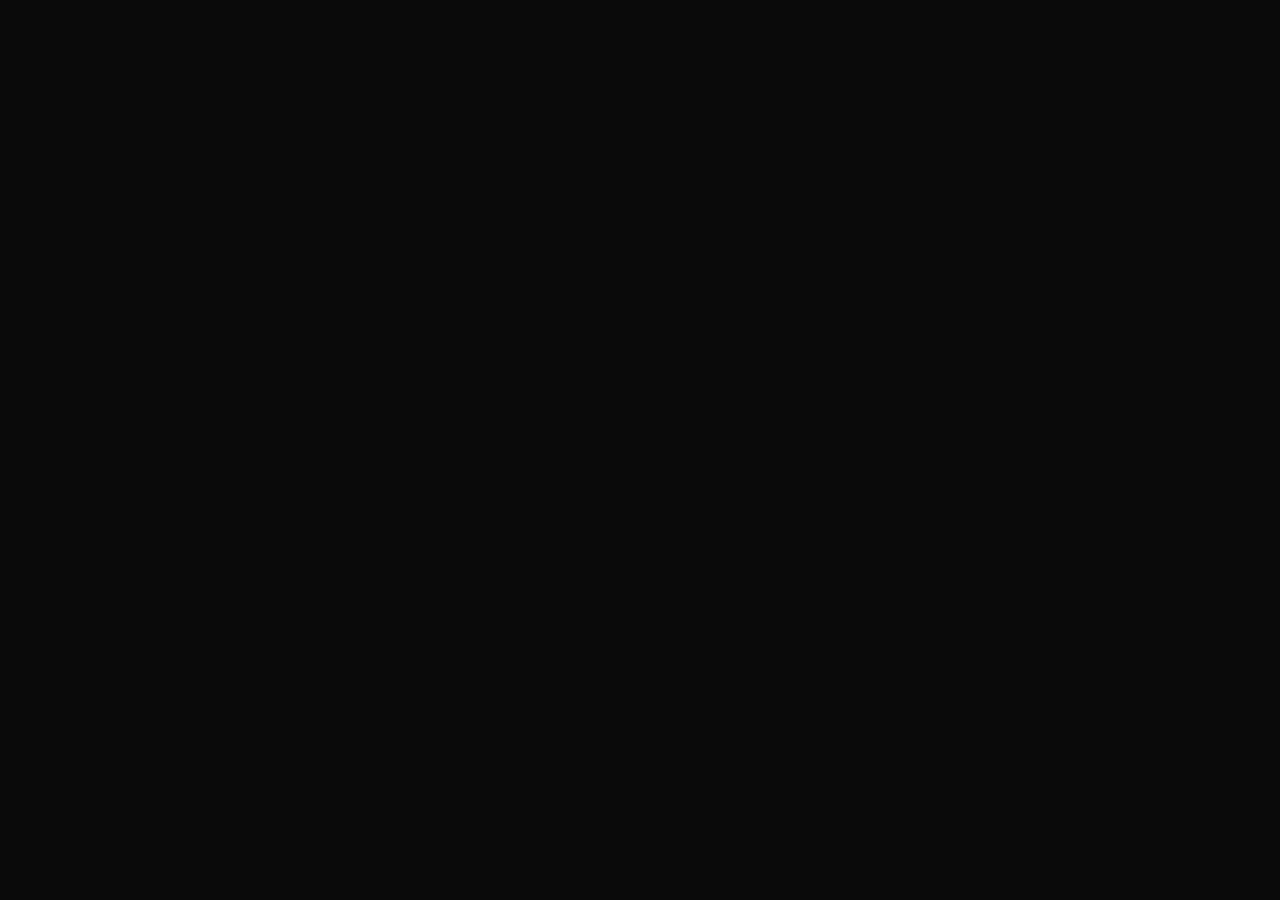
==== commit 9ab68b38: "release: 0.1Beta — Web UI with dashboard resize, convert, edit, review, library Web UI (pdf2book-ui/" ====
--- a/pdf2book-ui/pages/dashboard.html
+++ b/pdf2book-ui/pages/dashboard.html
@@ -110,9 +110,125 @@
         mask-position: center;
         background-color: currentColor;
       }
+      [x-cloak]{display:none!important}
+      /* 数字滚动动画 */
+      .metric-value {
+        transition: color 0.3s ease;
+      }
+      /* 卡片入场动画 + resize 过渡 */
+      .metrics-grid > .card {
+        animation: cardEnter 0.5s ease backwards;
+        transition: grid-column-start 0.45s cubic-bezier(0.4, 0, 0.2, 1),
+                    grid-column-end 0.45s cubic-bezier(0.4, 0, 0.2, 1),
+                    grid-row-start 0.45s cubic-bezier(0.4, 0, 0.2, 1),
+                    grid-row-end 0.45s cubic-bezier(0.4, 0, 0.2, 1),
+                    transform 0.3s ease, opacity 0.3s ease;
+      }
+      .metrics-grid > .card.resizing {
+        animation: resizePulse 0.45s ease;
+      }
+      @keyframes resizePulse {
+        0% { transform: scale(1); }
+        40% { transform: scale(0.94); opacity: 0.7; }
+        100% { transform: scale(1); opacity: 1; }
+      }
+      .metrics-grid > .card:nth-child(1) { animation-delay: 0.1s; }
+      .metrics-grid > .card:nth-child(2) { animation-delay: 0.2s; }
+      .metrics-grid > .card:nth-child(3) { animation-delay: 0.3s; }
+      /* Resize menu */
+      .resize-menu-wrap { position: relative; }
+      .resize-btn {
+        display: inline-flex; align-items: center; gap: 4px;
+        padding: 4px 8px; border: 1px solid var(--border);
+        border-radius: 6px; background: transparent;
+        color: var(--muted-foreground); cursor: pointer;
+        font-size: 11px; font-family: inherit;
+        transition: all 0.15s ease;
+      }
+      .resize-btn:hover { background: var(--muted); color: var(--foreground); }
+      .resize-btn.active { background: var(--accent); color: white; border-color: var(--accent); }
+      .resize-menu {
+        position: absolute; top: calc(100% + 4px); right: 0;
+        background: var(--card); border: 1px solid var(--border);
+        border-radius: 8px; padding: 4px; z-index: 50;
+        box-shadow: 0 4px 12px rgba(0,0,0,0.08);
+        min-width: 120px;
+        animation: menuFadeIn 0.15s ease;
+      }
+      @keyframes menuFadeIn {
+        from { opacity: 0; transform: translateY(-4px); }
+        to { opacity: 1; transform: translateY(0); }
+      }
+      .resize-option {
+        display: flex; align-items: center; gap: 8px;
+        padding: 6px 10px; border-radius: 5px;
+        cursor: pointer; font-size: 12px;
+        color: var(--foreground); transition: background 0.1s ease;
+      }
+      .resize-option:hover { background: var(--muted); }
+      .resize-option.active { background: color-mix(in srgb, var(--accent) 15%, transparent); color: var(--accent); font-weight: 600; }
+      .resize-option .size-grid-icon {
+        display: inline-grid; gap: 1px; width: 14px; height: 14px;
+      }
+      .resize-option .size-grid-icon span {
+        background: currentColor; border-radius: 1px; opacity: 0.3;
+      }
+      .resize-option .size-grid-icon span.on { opacity: 1; }
+      @keyframes cardEnter {
+        from { opacity: 0; transform: translateY(16px) scale(0.98); }
+        to { opacity: 1; transform: translateY(0) scale(1); }
+      }
+      /* 面板入场 */
+      .panel-grid > .card {
+        animation: cardEnter 0.6s ease backwards;
+        animation-delay: 0.4s;
+      }
+      /* 进度条动画 */
+      .progress-fill {
+        background: linear-gradient(90deg, var(--chart-1), var(--chart-2));
+        background-size: 200% 100%;
+        animation: progressShimmer 3s linear infinite;
+      }
+      @keyframes progressShimmer {
+        0% { background-position: 200% 0; }
+        100% { background-position: -200% 0; }
+      }
+      /* 步骤入场 */
+      .list-line {
+        opacity: 0;
+        transform: translateX(-12px);
+        transition: opacity 0.4s ease, transform 0.4s ease;
+      }
+      .list-line.step-shown {
+        opacity: 1;
+        transform: translateX(0);
+      }
+      /* 表格行 hover 增强 */
+      .data-table tbody tr {
+        transition: background-color 0.15s ease, transform 0.15s ease;
+      }
+      .data-table tbody tr:hover {
+        transform: translateX(2px);
+      }
+      /* 加载骨架 */
+      .skeleton {
+        background: linear-gradient(90deg, var(--muted) 25%, var(--card) 50%, var(--muted) 75%);
+        background-size: 200% 100%;
+        animation: skeletonPulse 1.5s ease-in-out infinite;
+        border-radius: 4px;
+      }
+      @keyframes skeletonPulse {
+        0% { background-position: 200% 0; }
+        100% { background-position: -200% 0; }
+      }
     </style>
+
+    <!-- Alpine.js -->
+    <script defer src="https://cdn.jsdelivr.net/npm/alpinejs@3.x.x/dist/cdn.min.js"></script>
+    <!-- Dashboard page logic -->
+    <script src="../assets/js/dashboard.js?v=3"></script>
 </head>
-<body class="min-h-screen font-sans antialiased">
+<body class="min-h-screen font-sans antialiased" x-data="dashboardPage()" x-init="init()" x-cloak>
     <main>
       <div class="app-shell">
         <aside class="sidebar">
@@ -122,31 +238,31 @@
             <svg xmlns="http://www.w3.org/2000/svg" width="14" height="14" viewBox="0 0 24 24" fill="none" stroke="currentColor" stroke-width="2" stroke-linecap="round" stroke-linejoin="round"><path d="m7 15 5 5 5-5"/><path d="m7 9 5-5 5 5"/></svg>
             <span class="ws-collapse"><svg xmlns="http://www.w3.org/2000/svg" width="14" height="14" viewBox="0 0 24 24" fill="none" stroke="currentColor" stroke-width="2" stroke-linecap="round" stroke-linejoin="round"><rect width="18" height="18" x="3" y="3" rx="2"/><path d="M9 3v18"/></svg></span>
           </button>
-          <button class="cta focusable">
+          <a href="/pages/convert" class="cta focusable">
             <svg xmlns="http://www.w3.org/2000/svg" width="16" height="16" viewBox="0 0 24 24" fill="none" stroke="currentColor" stroke-width="2" stroke-linecap="round" stroke-linejoin="round"><path d="M5 12h14"/><path d="M12 5v14"/></svg>
             <span>新建转换</span>
-          </button>
+          </a>
           <nav class="nav-list">
             <button class="nav-item active focusable">
               <svg xmlns="http://www.w3.org/2000/svg" width="16" height="16" viewBox="0 0 24 24" fill="none" stroke="currentColor" stroke-width="2" stroke-linecap="round" stroke-linejoin="round"><rect width="7" height="9" x="3" y="3" rx="1"/><rect width="7" height="5" x="14" y="3" rx="1"/><rect width="7" height="9" x="14" y="12" rx="1"/><rect width="7" height="5" x="3" y="16" rx="1"/></svg>
               <span>仪表盘</span>
             </button>
-            <button class="nav-item focusable" data-dom-id="nav-convert">
+            <a href="/pages/convert" class="nav-item focusable" data-dom-id="nav-convert">
               <svg xmlns="http://www.w3.org/2000/svg" width="16" height="16" viewBox="0 0 24 24" fill="none" stroke="currentColor" stroke-width="2" stroke-linecap="round" stroke-linejoin="round"><path d="M12 15v5s3.03-.55 4-2c1.08-1.62 0-5 0-5"/><path d="M4.5 16.5c-1.5 1.26-2 5-2 5s3.74-.5 5-2c.71-.84.7-2.13-.09-2.91a2.18 2.18 0 0 0-2.91-.09"/><path d="M9 12a22 22 0 0 1 2-3.95A12.88 12.88 0 0 1 22 2c0 2.72-.78 7.5-6 11a22.4 22.4 0 0 1-4 2z"/><path d="M9 12H4s.55-3.03 2-4c1.62-1.08 5 .05 5 .05"/></svg>
               <span>转换</span>
-            </button>
-            <button class="nav-item focusable">
+            </a>
+            <a href="/pages/edit" class="nav-item focusable">
               <svg xmlns="http://www.w3.org/2000/svg" width="16" height="16" viewBox="0 0 24 24" fill="none" stroke="currentColor" stroke-width="2" stroke-linecap="round" stroke-linejoin="round"><path d="M12 20h9"/><path d="M16.5 3.5a2.12 2.12 0 0 1 3 3L7 19l-4 1 1-4Z"/></svg>
               <span>编辑与排版</span>
-            </button>
-            <button class="nav-item focusable">
+            </a>
+            <a href="/pages/review" class="nav-item focusable">
               <svg xmlns="http://www.w3.org/2000/svg" width="16" height="16" viewBox="0 0 24 24" fill="none" stroke="currentColor" stroke-width="2" stroke-linecap="round" stroke-linejoin="round"><path d="M9.937 15.5A2 2 0 0 0 8.5 14.063l-6.135-1.582a.5.5 0 0 1 0-.962L8.5 9.936A2 2 0 0 0 9.937 8.5l1.582-6.135a.5.5 0 0 1 .963 0L14.063 8.5A2 2 0 0 0 15.5 9.937l6.135 1.581a.5.5 0 0 1 0 .964L15.5 14.063a2 2 0 0 0-1.437 1.437l-1.582 6.135a.5.5 0 0 1-.963 0z"/><path d="M20 3v4"/><path d="M22 5h-4"/><path d="M4 17v2"/><path d="M5 18H3"/></svg>
               <span>AI审查</span>
-            </button>
-            <button class="nav-item focusable">
+            </a>
+            <a href="/pages/library" class="nav-item focusable">
               <svg xmlns="http://www.w3.org/2000/svg" width="16" height="16" viewBox="0 0 24 24" fill="none" stroke="currentColor" stroke-width="2" stroke-linecap="round" stroke-linejoin="round"><path d="m6 14 1.5-2.9A2 2 0 0 1 9.24 10H20a2 2 0 0 1 1.94 2.5l-1.54 6a2 2 0 0 1-1.95 1.5H4a2 2 0 0 1-2-2V5a2 2 0 0 1 2-2h3.9a2 2 0 0 1 1.69.9l.81 1.2a2 2 0 0 0 1.67.9H18a2 2 0 0 1 2 2v2"/></svg>
               <span>书库</span>
-            </button>
+            </a>
           </nav>
           <div class="nav-meta">
             <button class="user-pill focusable">
@@ -182,40 +298,85 @@
                 <p>OCR识别 + AI智能排版，一键生成适合阅读的电子书。</p>
               </div>
               <div class="hero-actions">
-                <button class="btn btn-primary focusable" data-dom-id="quick-convert">开始转换</button>
-                <button class="btn btn-secondary focusable">查看书库</button>
+                <a href="/pages/convert" class="btn btn-primary focusable" data-dom-id="quick-convert">开始转换</a>
+                <a href="/pages/library" class="btn btn-secondary focusable">查看书库</a>
               </div>
             </div>
             <div class="metrics-grid">
-              <article class="card">
+              <article class="card" :style="cardStyle(0)" :class="{ resizing: resizingCards.includes(0) }">
                 <div class="card-header">
-                  <div><div class="eyebrow">统计</div><h3>已转换</h3></div>
+                  <div><div class="eyebrow">书库</div><h3>书库藏书</h3></div>
+                  <div class="resize-menu-wrap" @click.stop>
+                    <button class="resize-btn" :class="{ active: resizeMenuOpen === 0 }" @click="toggleResizeMenu(0)">
+                      <svg xmlns="http://www.w3.org/2000/svg" width="12" height="12" viewBox="0 0 24 24" fill="none" stroke="currentColor" stroke-width="2" stroke-linecap="round" stroke-linejoin="round"><path d="M21 11V5a2 2 0 0 0-2-2h-6"/><path d="M3 13v6a2 2 0 0 0 2 2h6"/><path d="M21 3l-7 7"/><path d="M3 21l7-7"/></svg>
+                      <span x-text="cardSizes[0].w + '×' + cardSizes[0].h"></span>
+                    </button>
+                    <div class="resize-menu" x-show="resizeMenuOpen === 0" x-cloak>
+                      <template x-for="opt in sizeOptions" :key="opt.label">
+                        <div class="resize-option" :class="{ active: isCardSize(0, opt.w, opt.h) }" @click="setCardSize(0, opt.w, opt.h)">
+                          <span class="size-grid-icon" :style="`grid-template-columns:repeat(${opt.w},1fr);grid-template-rows:repeat(${opt.h},1fr)`">
+                            <template x-for="i in (opt.w * opt.h)" :key="i"><span class="on"></span></template>
+                          </span>
+                          <span x-text="opt.label"></span>
+                        </div>
+                      </template>
+                    </div>
+                  </div>
                 </div>
-                <div class="metric-value">12</div>
-                <div class="kpi-delta">
-                  <svg xmlns="http://www.w3.org/2000/svg" width="14" height="14" viewBox="0 0 24 24" fill="none" stroke="currentColor" stroke-width="2" stroke-linecap="round" stroke-linejoin="round"><path d="M16 7h6v6"/><path d="m22 7-8.5 8.5-5-5L2 17"/></svg>
-                  <span>本周新增 3 本</span>
+                <template x-if="loading"><div class="skeleton" style="width:60px;height:28px"></div></template>
+                <template x-if="!loading"><div class="metric-value" x-text="animatedValues.library"></div></template>
+                <div class="progress-track"><div class="progress-fill" style="width:75%;"></div></div>
+                <div class="metric-foot" x-text="'总大小 ' + formatSize(stats?.library_size_bytes || 0)"></div>
+              </article>
+              <article class="card" :style="cardStyle(1)" :class="{ resizing: resizingCards.includes(1) }">
+                <div class="card-header">
+                  <div><div class="eyebrow">工作区</div><h3>工作区书目</h3></div>
+                  <div class="resize-menu-wrap" @click.stop>
+                    <button class="resize-btn" :class="{ active: resizeMenuOpen === 1 }" @click="toggleResizeMenu(1)">
+                      <svg xmlns="http://www.w3.org/2000/svg" width="12" height="12" viewBox="0 0 24 24" fill="none" stroke="currentColor" stroke-width="2" stroke-linecap="round" stroke-linejoin="round"><path d="M21 11V5a2 2 0 0 0-2-2h-6"/><path d="M3 13v6a2 2 0 0 0 2 2h6"/><path d="M21 3l-7 7"/><path d="M3 21l7-7"/></svg>
+                      <span x-text="cardSizes[1].w + '×' + cardSizes[1].h"></span>
+                    </button>
+                    <div class="resize-menu" x-show="resizeMenuOpen === 1" x-cloak>
+                      <template x-for="opt in sizeOptions" :key="opt.label">
+                        <div class="resize-option" :class="{ active: isCardSize(1, opt.w, opt.h) }" @click="setCardSize(1, opt.w, opt.h)">
+                          <span class="size-grid-icon" :style="`grid-template-columns:repeat(${opt.w},1fr);grid-template-rows:repeat(${opt.h},1fr)`">
+                            <template x-for="i in (opt.w * opt.h)" :key="i"><span class="on"></span></template>
+                          </span>
+                          <span x-text="opt.label"></span>
+                        </div>
+                      </template>
+                    </div>
+                  </div>
                 </div>
-                <div class="progress-track"><div class="progress-fill" style="width:75%; background:var(--success);"></div></div>
-                <div class="metric-foot">累计转换书籍</div>
+                <template x-if="loading"><div class="skeleton" style="width:60px;height:28px"></div></template>
+                <template x-if="!loading"><div class="metric-value" x-text="animatedValues.workspace"></div></template>
+                <div class="progress-track"><div class="progress-fill" style="width:60%;"></div></div>
+                <div class="metric-foot">已生成 book.md 的书目</div>
               </article>
-              <article class="card">
+              <article class="card" :style="cardStyle(2)" :class="{ resizing: resizingCards.includes(2) }">
                 <div class="card-header">
-                  <div><div class="eyebrow">指标</div><h3>OCR 成功率</h3></div>
+                  <div><div class="eyebrow">待转换</div><h3>待转换 PDF</h3></div>
+                  <div class="resize-menu-wrap" @click.stop>
+                    <button class="resize-btn" :class="{ active: resizeMenuOpen === 2 }" @click="toggleResizeMenu(2)">
+                      <svg xmlns="http://www.w3.org/2000/svg" width="12" height="12" viewBox="0 0 24 24" fill="none" stroke="currentColor" stroke-width="2" stroke-linecap="round" stroke-linejoin="round"><path d="M21 11V5a2 2 0 0 0-2-2h-6"/><path d="M3 13v6a2 2 0 0 0 2 2h6"/><path d="M21 3l-7 7"/><path d="M3 21l7-7"/></svg>
+                      <span x-text="cardSizes[2].w + '×' + cardSizes[2].h"></span>
+                    </button>
+                    <div class="resize-menu" x-show="resizeMenuOpen === 2" x-cloak>
+                      <template x-for="opt in sizeOptions" :key="opt.label">
+                        <div class="resize-option" :class="{ active: isCardSize(2, opt.w, opt.h) }" @click="setCardSize(2, opt.w, opt.h)">
+                          <span class="size-grid-icon" :style="`grid-template-columns:repeat(${opt.w},1fr);grid-template-rows:repeat(${opt.h},1fr)`">
+                            <template x-for="i in (opt.w * opt.h)" :key="i"><span class="on"></span></template>
+                          </span>
+                          <span x-text="opt.label"></span>
+                        </div>
+                      </template>
+                    </div>
+                  </div>
                 </div>
-                <div class="metric-value">98.7%</div>
-                <div class="metric-sub">近30天平均</div>
-                <div class="progress-track"><div class="progress-fill" style="width:98%;"></div></div>
-                <div class="metric-foot">识别质量稳定</div>
-              </article>
-              <article class="card">
-                <div class="card-header">
-                  <div><div class="eyebrow">队列</div><h3>队列中</h3></div>
-                </div>
-                <div class="metric-value">2</div>
-                <div class="metric-sub">等待处理</div>
-                <div class="progress-track"><div class="progress-fill" style="width:20%; background:var(--chart-2);"></div></div>
-                <div class="metric-foot">预计等待 4 分钟</div>
+                <template x-if="loading"><div class="skeleton" style="width:60px;height:28px"></div></template>
+                <template x-if="!loading"><div class="metric-value" x-text="animatedValues.inbox"></div></template>
+                <div class="progress-track"><div class="progress-fill" style="width:40%; background:var(--chart-2);"></div></div>
+                <div class="metric-foot">inbox/ 中的 PDF 文件</div>
               </article>
             </div>
             <div class="panel-grid">
@@ -232,41 +393,41 @@
                 <div class="table-wrap">
                   <table class="data-table">
                     <thead>
-                      <tr><th>书名</th><th>状态</th><th>页数</th><th>大小</th><th></th></tr>
+                      <tr><th>书名</th><th>状态</th><th>元数据</th><th></th></tr>
                     </thead>
                     <tbody>
-                      <tr>
-                        <td><span class="cell-lead"><svg xmlns="http://www.w3.org/2000/svg" width="15" height="15" viewBox="0 0 24 24" fill="none" stroke="currentColor" stroke-width="2" stroke-linecap="round" stroke-linejoin="round"><path d="M21 8a2 2 0 0 0-1-1.73l-7-4a2 2 0 0 0-2 0l-7 4A2 2 0 0 0 3 8v8a2 2 0 0 0 1 1.73l7 4a2 2 0 0 0 2 0l7-4A2 2 0 0 0 21 16Z"/></svg><span class="truncate-text">三体全集</span></span></td>
-                        <td><span class="table-pill ready"><svg xmlns="http://www.w3.org/2000/svg" width="13" height="13" viewBox="0 0 24 24" fill="none" stroke="currentColor" stroke-width="2" stroke-linecap="round" stroke-linejoin="round"><circle cx="12" cy="12" r="10"/><path d="m9 12 2 2 4-4"/></svg>完成</span></td>
-                        <td class="mono-cell">384</td>
-                        <td class="mono-cell">12.4 MB</td>
-                        <td class="action-cell"><button class="table-action focusable"><svg xmlns="http://www.w3.org/2000/svg" width="14" height="14" viewBox="0 0 24 24" fill="none" stroke="currentColor" stroke-width="2" stroke-linecap="round" stroke-linejoin="round"><path d="M2.062 12.348a1 1 0 0 1 0-.696 10.75 10.75 0 0 1 19.876 0 1 1 0 0 1 0 .696 10.75 10.75 0 0 1-19.876 0"/><circle cx="12" cy="12" r="3"/></svg>查看</button></td>
-                      </tr>
-                      <tr>
-                        <td><span class="cell-lead"><svg xmlns="http://www.w3.org/2000/svg" width="15" height="15" viewBox="0 0 24 24" fill="none" stroke="currentColor" stroke-width="2" stroke-linecap="round" stroke-linejoin="round"><path d="M21 8a2 2 0 0 0-1-1.73l-7-4a2 2 0 0 0-2 0l-7 4A2 2 0 0 0 3 8v8a2 2 0 0 0 1 1.73l7 4a2 2 0 0 0 2 0l7-4A2 2 0 0 0 21 16Z"/></svg><span class="truncate-text">人类简史</span></span></td>
-                        <td><span class="table-pill processing"><svg xmlns="http://www.w3.org/2000/svg" width="13" height="13" viewBox="0 0 24 24" fill="none" stroke="currentColor" stroke-width="2" stroke-linecap="round" stroke-linejoin="round"><circle cx="12" cy="12" r="10"/><polyline points="12 6 12 12 16 14"/></svg>处理中</span></td>
-                        <td class="mono-cell">452</td>
-                        <td class="mono-cell">18.7 MB</td>
-                        <td class="action-cell"><button class="table-action focusable"><svg xmlns="http://www.w3.org/2000/svg" width="14" height="14" viewBox="0 0 24 24" fill="none" stroke="currentColor" stroke-width="2" stroke-linecap="round" stroke-linejoin="round"><path d="M2.062 12.348a1 1 0 0 1 0-.696 10.75 10.75 0 0 1 19.876 0 1 1 0 0 1 0 .696 10.75 10.75 0 0 1-19.876 0"/><circle cx="12" cy="12" r="3"/></svg>查看</button></td>
-                      </tr>
-                      <tr>
-                        <td><span class="cell-lead"><svg xmlns="http://www.w3.org/2000/svg" width="15" height="15" viewBox="0 0 24 24" fill="none" stroke="currentColor" stroke-width="2" stroke-linecap="round" stroke-linejoin="round"><path d="M21 8a2 2 0 0 0-1-1.73l-7-4a2 2 0 0 0-2 0l-7 4A2 2 0 0 0 3 8v8a2 2 0 0 0 1 1.73l7 4a2 2 0 0 0 2 0l7-4A2 2 0 0 0 21 16Z"/></svg><span class="truncate-text">百年孤独</span></span></td>
-                        <td><span class="table-pill queued"><svg xmlns="http://www.w3.org/2000/svg" width="13" height="13" viewBox="0 0 24 24" fill="none" stroke="currentColor" stroke-width="2" stroke-linecap="round" stroke-linejoin="round"><circle cx="12" cy="12" r="10"/><polyline points="12 6 12 12 16 14"/></svg>排队</span></td>
-                        <td class="mono-cell">312</td>
-                        <td class="mono-cell">9.8 MB</td>
-                        <td class="action-cell"><button class="table-action focusable" disabled>等待</button></td>
-                      </tr>
-                      <tr>
-                        <td><span class="cell-lead"><svg xmlns="http://www.w3.org/2000/svg" width="15" height="15" viewBox="0 0 24 24" fill="none" stroke="currentColor" stroke-width="2" stroke-linecap="round" stroke-linejoin="round"><path d="M21 8a2 2 0 0 0-1-1.73l-7-4a2 2 0 0 0-2 0l-7 4A2 2 0 0 0 3 8v8a2 2 0 0 0 1 1.73l7 4a2 2 0 0 0 2 0l7-4A2 2 0 0 0 21 16Z"/></svg><span class="truncate-text">红楼梦（古本）</span></span></td>
-                        <td><span class="table-pill failed"><svg xmlns="http://www.w3.org/2000/svg" width="13" height="13" viewBox="0 0 24 24" fill="none" stroke="currentColor" stroke-width="2" stroke-linecap="round" stroke-linejoin="round"><circle cx="12" cy="12" r="10"/><line x1="12" x2="12" y1="8" y2="12"/><line x1="12" x2="12.01" y1="16" y2="16"/></svg>失败</span></td>
-                        <td class="mono-cell">1248</td>
-                        <td class="mono-cell">56.2 MB</td>
-                        <td class="action-cell"><button class="table-action focusable"><svg xmlns="http://www.w3.org/2000/svg" width="14" height="14" viewBox="0 0 24 24" fill="none" stroke="currentColor" stroke-width="2" stroke-linecap="round" stroke-linejoin="round"><circle cx="12" cy="12" r="3"/><path d="M12 2v2"/><path d="M12 20v2"/><path d="m4.93 4.93 1.41 1.41"/><path d="m17.66 17.66 1.41 1.41"/><path d="M2 12h2"/><path d="M20 12h2"/><path d="m6.34 17.66-1.41 1.41"/><path d="m19.07 4.93-1.41 1.41"/></svg>重试</button></td>
-                      </tr>
+                      <template x-if="loading">
+                        <tr>
+                          <td><div class="skeleton" style="width:80%;height:14px"></div></td>
+                          <td><div class="skeleton" style="width:48px;height:18px"></div></td>
+                          <td><div class="skeleton" style="width:56px;height:14px"></div></td>
+                          <td></td>
+                        </tr>
+                      </template>
+                      <template x-if="recentBooks.length === 0 && !loading">
+                        <tr><td colspan="4" style="text-align:center;color:var(--muted-foreground);padding:24px">还没有转换记录</td></tr>
+                      </template>
+                      <template x-for="book in recentBooks" :key="book.stem">
+                        <tr>
+                          <td><span class="cell-lead"><svg xmlns="http://www.w3.org/2000/svg" width="15" height="15" viewBox="0 0 24 24" fill="none" stroke="currentColor" stroke-width="2" stroke-linecap="round" stroke-linejoin="round"><path d="M21 8a2 2 0 0 0-1-1.73l-7-4a2 2 0 0 0-2 0l-7 4A2 2 0 0 0 3 8v8a2 2 0 0 0 1 1.73l7 4a2 2 0 0 0 2 0l7-4A2 2 0 0 0 21 16Z"/></svg><span class="truncate-text" x-text="book.stem"></span></span></td>
+                          <td>
+                            <span class="table-pill ready" x-show="book.has_book_md">
+                              <svg xmlns="http://www.w3.org/2000/svg" width="13" height="13" viewBox="0 0 24 24" fill="none" stroke="currentColor" stroke-width="2" stroke-linecap="round" stroke-linejoin="round"><circle cx="12" cy="12" r="10"/><path d="m9 12 2 2 4-4"/></svg>已就绪
+                            </span>
+                            <span class="table-pill processing" x-show="!book.has_book_md">
+                              <svg xmlns="http://www.w3.org/2000/svg" width="13" height="13" viewBox="0 0 24 24" fill="none" stroke="currentColor" stroke-width="2" stroke-linecap="round" stroke-linejoin="round"><circle cx="12" cy="12" r="10"/><polyline points="12 6 12 12 16 14"/></svg>处理中
+                            </span>
+                          </td>
+                          <td class="mono-cell" x-text="book.has_meta_md ? '有元数据' : '无元数据'"></td>
+                          <td class="action-cell">
+                            <a class="table-action focusable" :href="'/pages/edit?book=' + encodeURIComponent(book.stem)">编辑</a>
+                          </td>
+                        </tr>
+                      </template>
                     </tbody>
                   </table>
                 </div>
-                <div class="table-note">共 12 条记录，显示最近 4 条。</div>
+                <div class="table-note" x-text="'共 ' + books.length + ' 条记录，显示最近 ' + recentBooks.length + ' 条。'"></div>
               </article>
               <article class="card">
                 <div class="card-header">
@@ -276,42 +437,42 @@
                   </span>
                 </div>
                 <div class="list-stack">
-                  <div class="list-line">
+                  <div class="list-line" x-data="{ shown: false }" x-init="setTimeout(() => shown = true, 200 * $el.dataset.step)" data-step="1" :class="{ 'step-shown': shown }">
                     <div>
                       <div class="list-head"><span class="note-icon is-low"><svg xmlns="http://www.w3.org/2000/svg" width="16" height="16" viewBox="0 0 24 24" fill="none" stroke="currentColor" stroke-width="2" stroke-linecap="round" stroke-linejoin="round"><circle cx="12" cy="12" r="10"/><path d="m9 12 2 2 4-4"/></svg></span><strong>OCR 识别</strong></div>
                       <small>PaddleOCR PP-StructureV3 · 已完成</small>
                     </div>
                     <span class="severity is-low">完成</span>
                   </div>
-                  <div class="list-line">
+                  <div class="list-line" x-data="{ shown: false }" x-init="setTimeout(() => shown = true, 200 * $el.dataset.step)" data-step="2" :class="{ 'step-shown': shown }">
                     <div>
                       <div class="list-head"><span class="note-icon is-low"><svg xmlns="http://www.w3.org/2000/svg" width="16" height="16" viewBox="0 0 24 24" fill="none" stroke="currentColor" stroke-width="2" stroke-linecap="round" stroke-linejoin="round"><circle cx="12" cy="12" r="10"/><path d="m9 12 2 2 4-4"/></svg></span><strong>页面分类</strong></div>
                       <small>目录/正文/封面/版权页识别</small>
                     </div>
                     <span class="severity is-low">完成</span>
                   </div>
-                  <div class="list-line">
+                  <div class="list-line" x-data="{ shown: false }" x-init="setTimeout(() => shown = true, 200 * $el.dataset.step)" data-step="3" :class="{ 'step-shown': shown }">
                     <div>
                       <div class="list-head"><span class="note-icon is-low"><svg xmlns="http://www.w3.org/2000/svg" width="16" height="16" viewBox="0 0 24 24" fill="none" stroke="currentColor" stroke-width="2" stroke-linecap="round" stroke-linejoin="round"><circle cx="12" cy="12" r="10"/><path d="m9 12 2 2 4-4"/></svg></span><strong>后处理</strong></div>
                       <small>跨页合并 · 装饰剥离 · 置信度过滤</small>
                     </div>
                     <span class="severity is-low">完成</span>
                   </div>
-                  <div class="list-line">
+                  <div class="list-line" x-data="{ shown: false }" x-init="setTimeout(() => shown = true, 200 * $el.dataset.step)" data-step="4" :class="{ 'step-shown': shown }">
                     <div>
                       <div class="list-head"><span class="note-icon is-low"><svg xmlns="http://www.w3.org/2000/svg" width="16" height="16" viewBox="0 0 24 24" fill="none" stroke="currentColor" stroke-width="2" stroke-linecap="round" stroke-linejoin="round"><circle cx="12" cy="12" r="10"/><path d="m9 12 2 2 4-4"/></svg></span><strong>Markdown 生成</strong></div>
                       <small>结构化输出 · 相对路径图片引用</small>
                     </div>
                     <span class="severity is-low">完成</span>
                   </div>
-                  <div class="list-line">
+                  <div class="list-line" x-data="{ shown: false }" x-init="setTimeout(() => shown = true, 200 * $el.dataset.step)" data-step="5" :class="{ 'step-shown': shown }">
                     <div>
                       <div class="list-head"><span class="note-icon processing"><svg xmlns="http://www.w3.org/2000/svg" width="16" height="16" viewBox="0 0 24 24" fill="none" stroke="currentColor" stroke-width="2" stroke-linecap="round" stroke-linejoin="round"><circle cx="12" cy="12" r="10"/><polyline points="12 6 12 12 16 14"/></svg></span><strong>AI 审查</strong></div>
                       <small>智能排版优化 · 章节结构校正</small>
                     </div>
                     <span class="severity is-processing">进行中</span>
                   </div>
-                  <div class="list-line">
+                  <div class="list-line" x-data="{ shown: false }" x-init="setTimeout(() => shown = true, 200 * $el.dataset.step)" data-step="6" :class="{ 'step-shown': shown }">
                     <div>
                       <div class="list-head"><span class="note-icon"><svg xmlns="http://www.w3.org/2000/svg" width="16" height="16" viewBox="0 0 24 24" fill="none" stroke="currentColor" stroke-width="2" stroke-linecap="round" stroke-linejoin="round"><circle cx="12" cy="12" r="10"/></svg></span><strong>EPUB 打包</strong></div>
                       <small>Kindle 适配 · 元数据写入 · 输出</small>
@@ -384,7 +545,7 @@
       .btn-secondary:hover{background:var(--accent);color:var(--accent-foreground)}
       .btn-ghost{background:transparent;color:var(--foreground);border-color:var(--border)}
       .btn-ghost:hover{background:var(--accent);color:var(--accent-foreground)}
-      .metrics-grid{display:grid;grid-template-columns:repeat(3,minmax(0,1fr));gap:calc(var(--spacing)*3);align-items:stretch;grid-auto-rows:1fr}
+      .metrics-grid{display:grid;grid-template-columns:repeat(3,minmax(0,1fr));gap:calc(var(--spacing)*3);align-items:stretch;grid-auto-rows:minmax(140px,auto)}
       .panel-grid{display:grid;grid-template-columns:minmax(0,1.65fr) minmax(300px,.95fr);gap:calc(var(--spacing)*3);align-items:stretch}
       .card{display:flex;flex-direction:column;gap:calc(var(--spacing)*3);padding:calc(var(--spacing)*3.5);border:1px solid var(--border);border-radius:var(--radius);background:var(--card);color:var(--card-foreground);min-width:0;min-height:0;height:100%;overflow:hidden}
       .card>*{min-width:0}
@@ -486,6 +647,12 @@
         .screen-shell{animation:none}
         *{transition-duration:0.01ms !important}
       }
+      /* Override solid progress background to enable shimmer gradient (defined in head) */
+      .progress-fill{
+        background:linear-gradient(90deg, var(--chart-1), var(--chart-2));
+        background-size:200% 100%;
+        animation:progressShimmer 3s linear infinite;
+      }
     </style>
     </body>
 </html>
